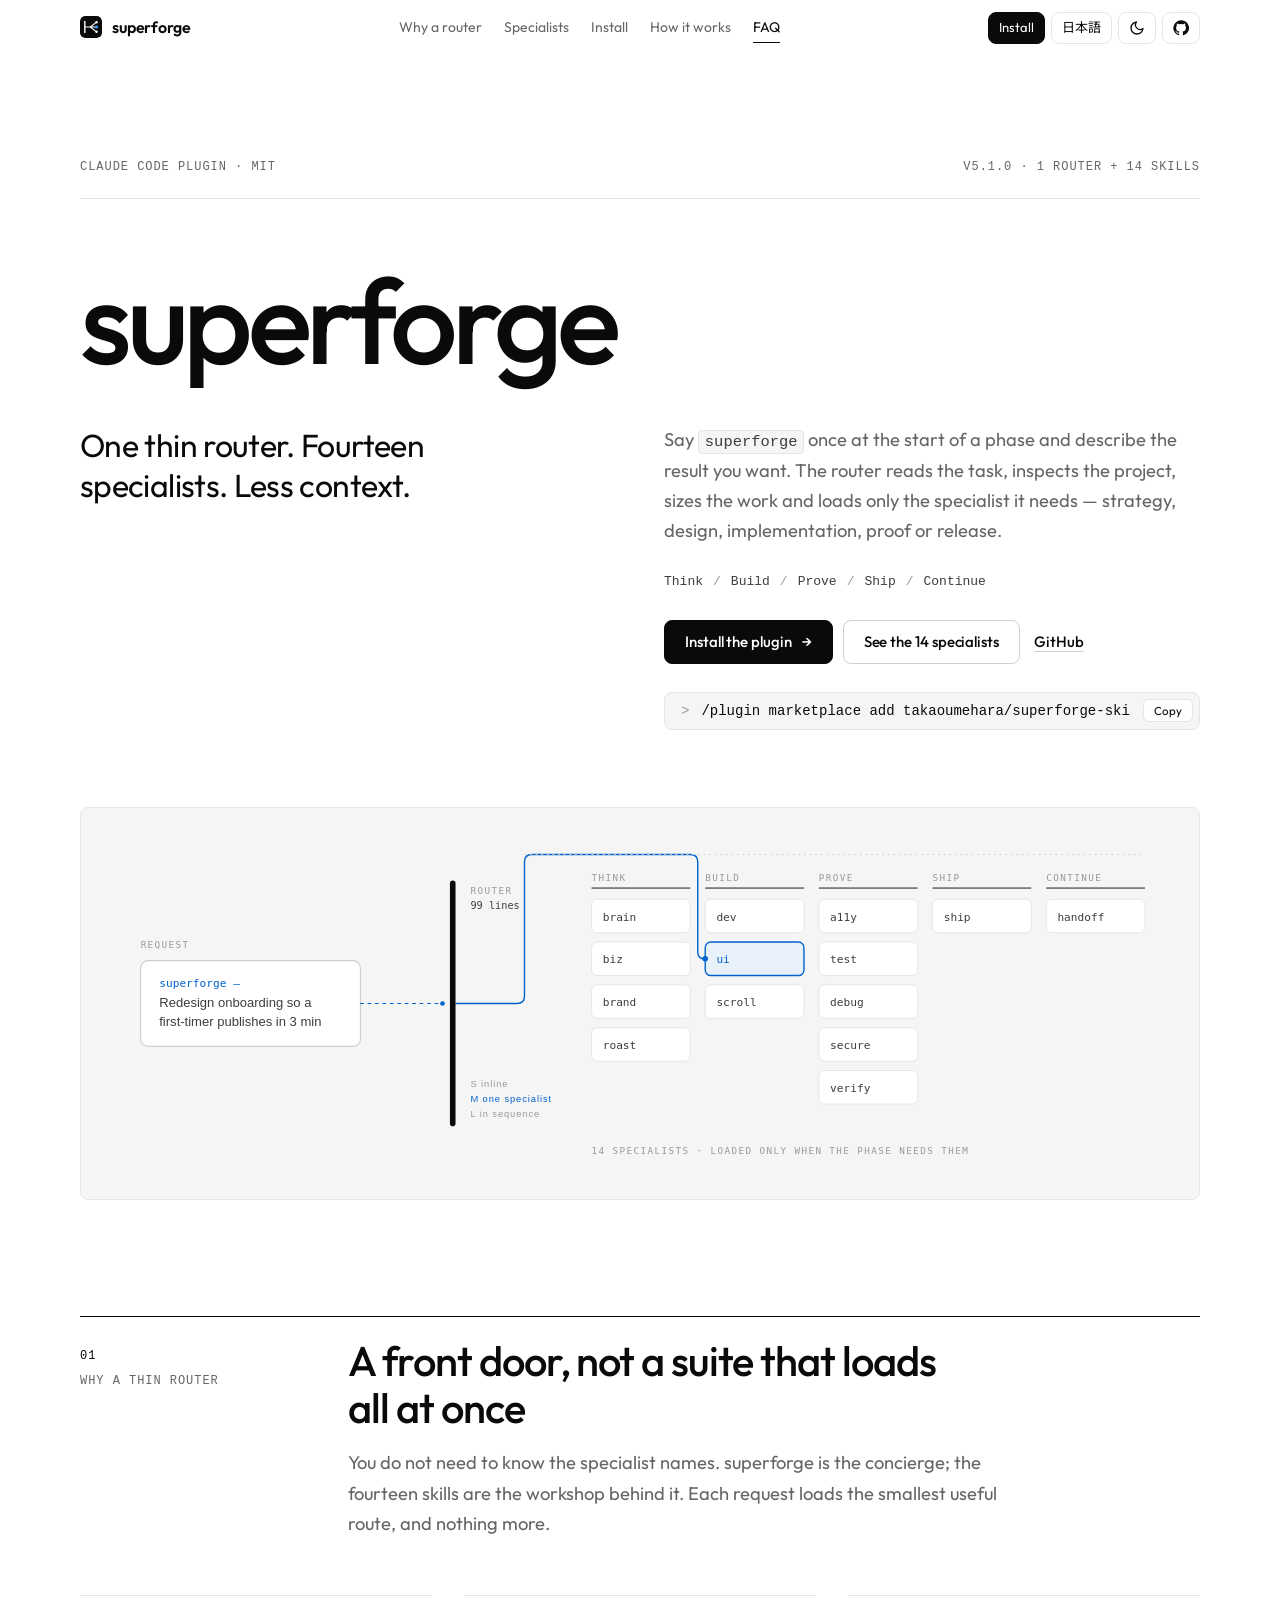
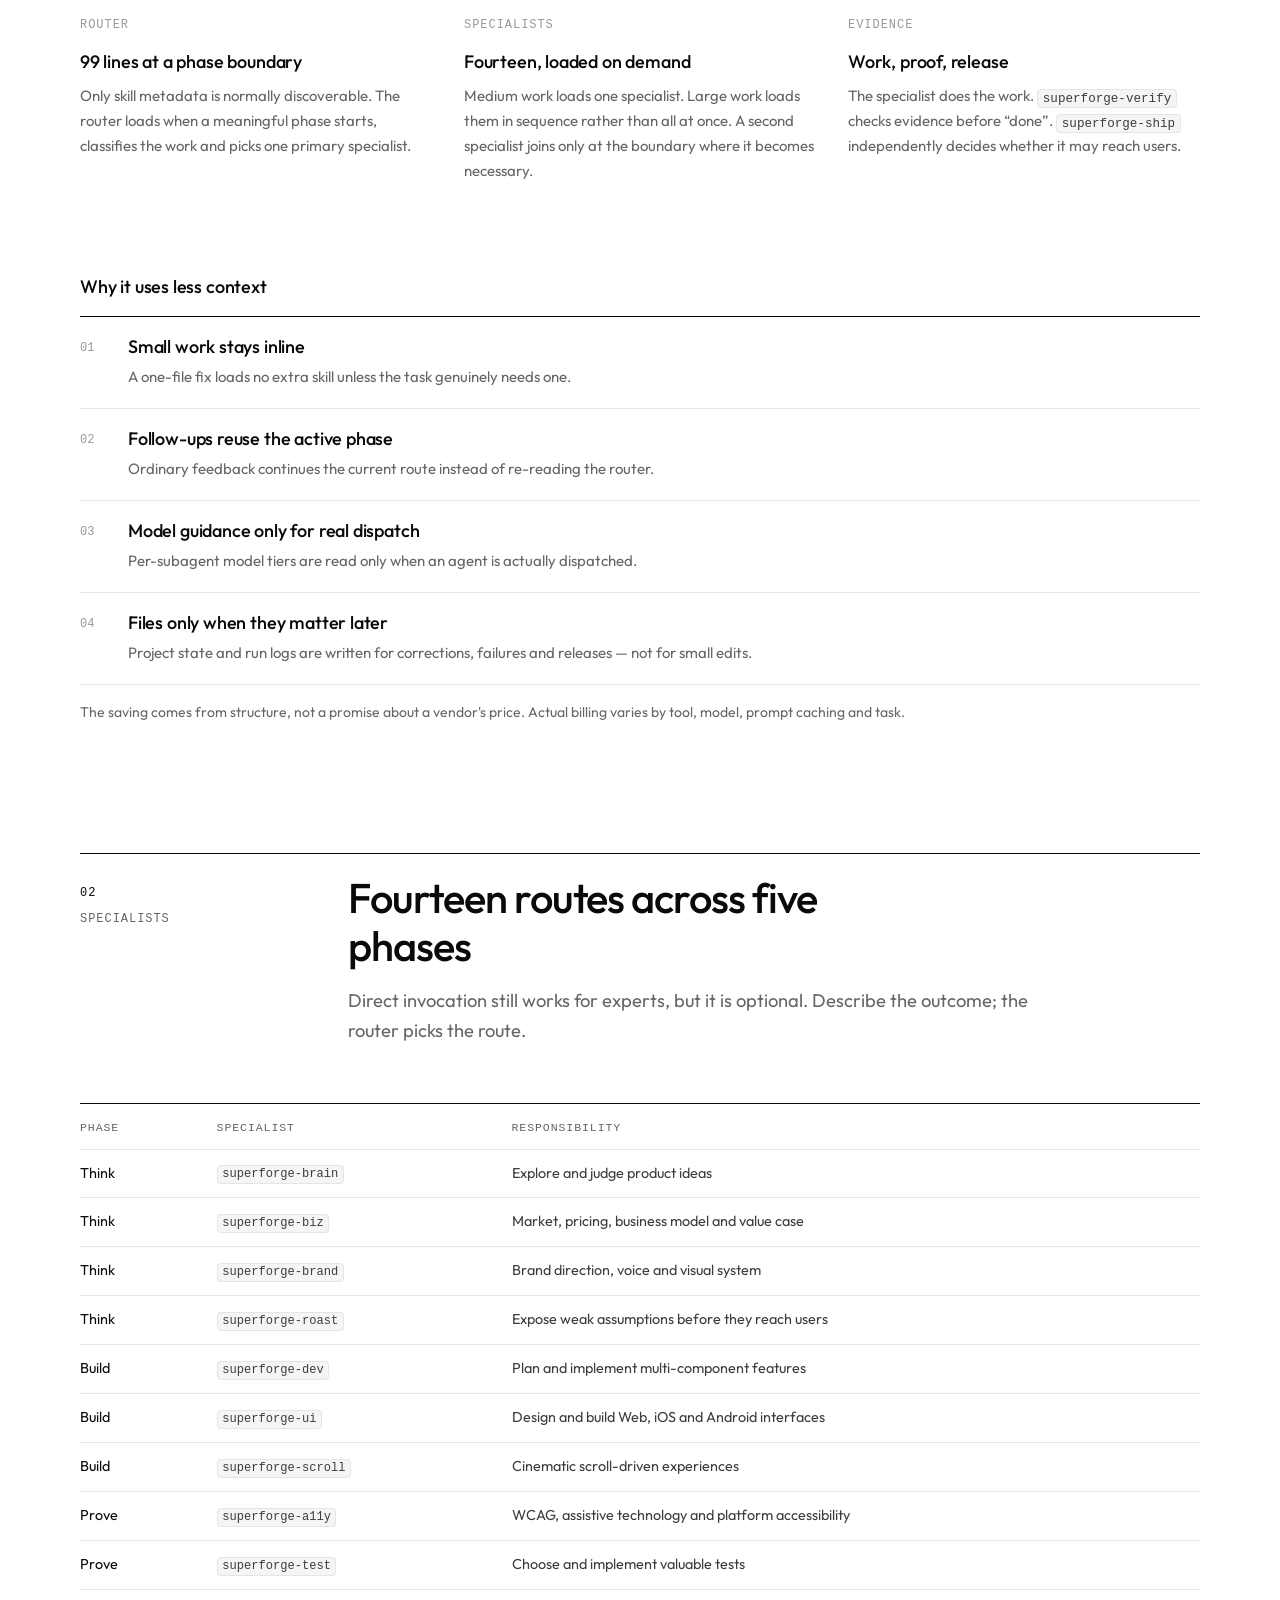
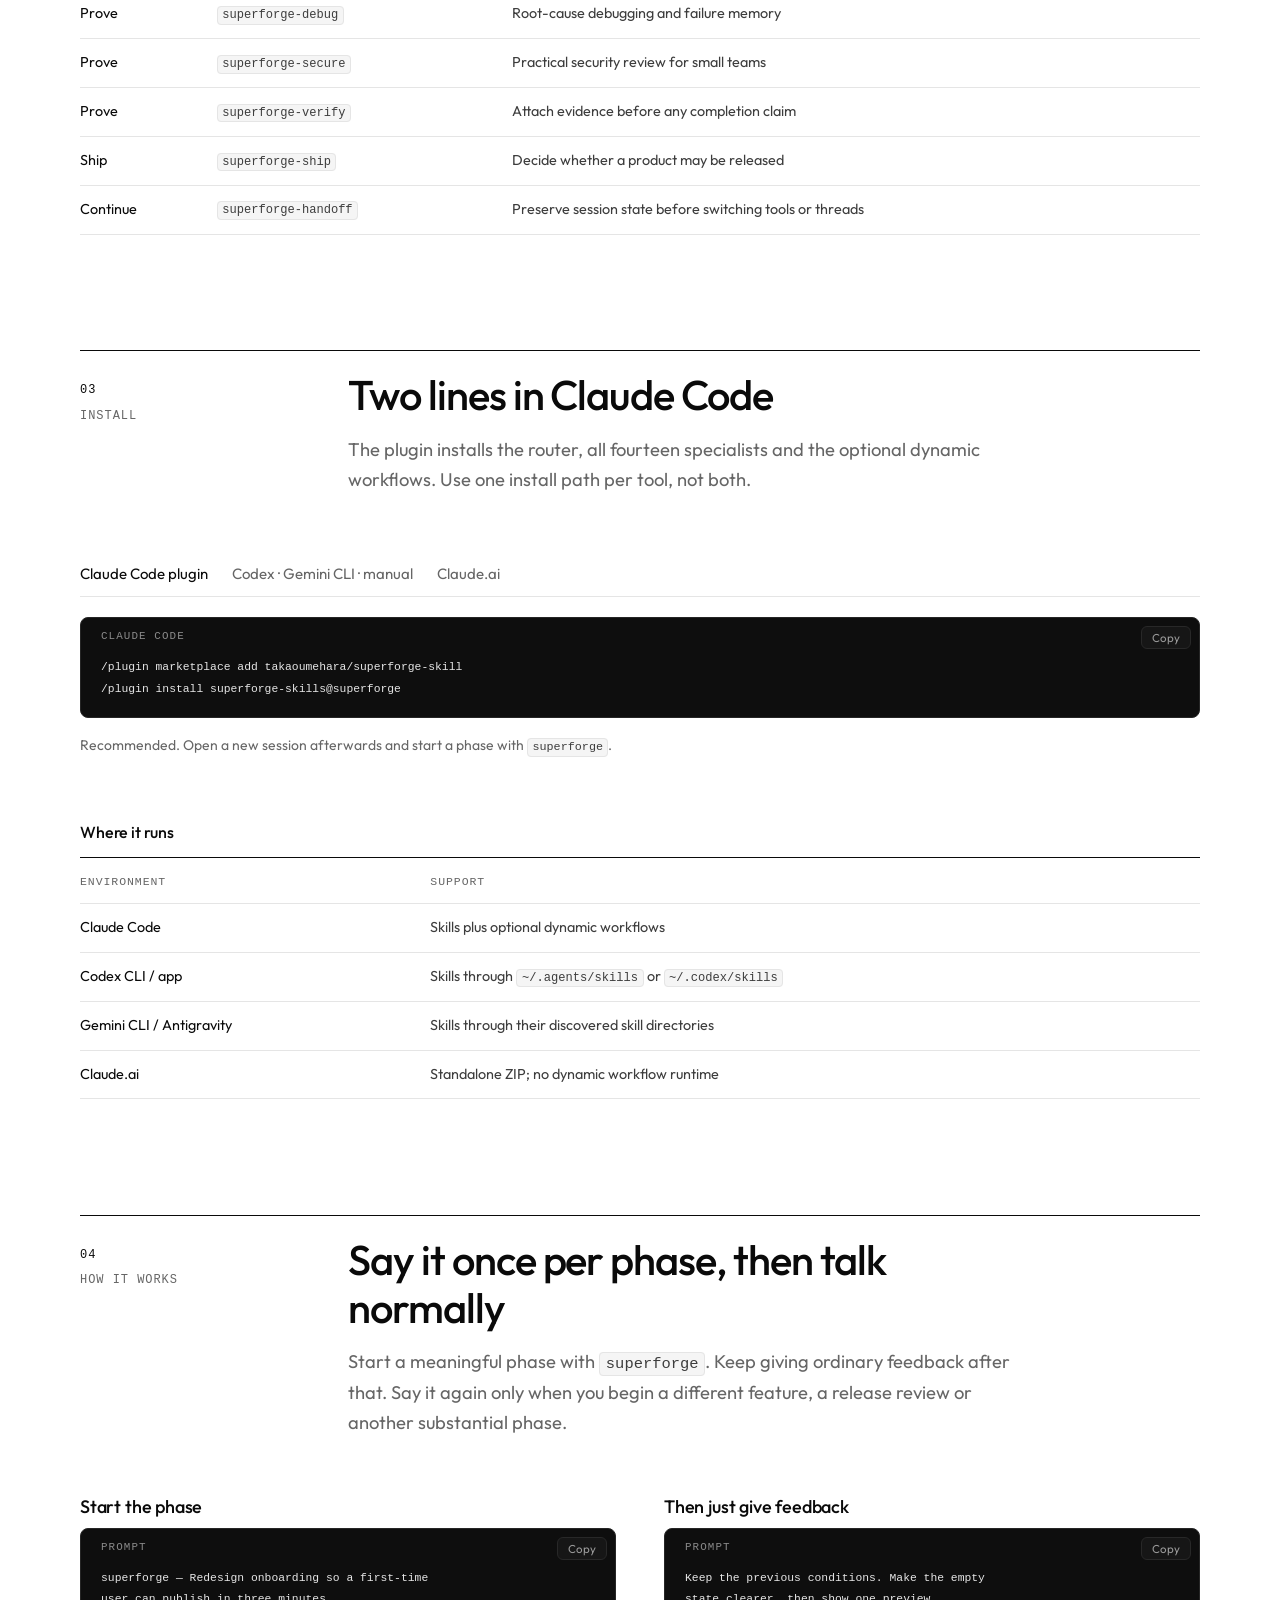
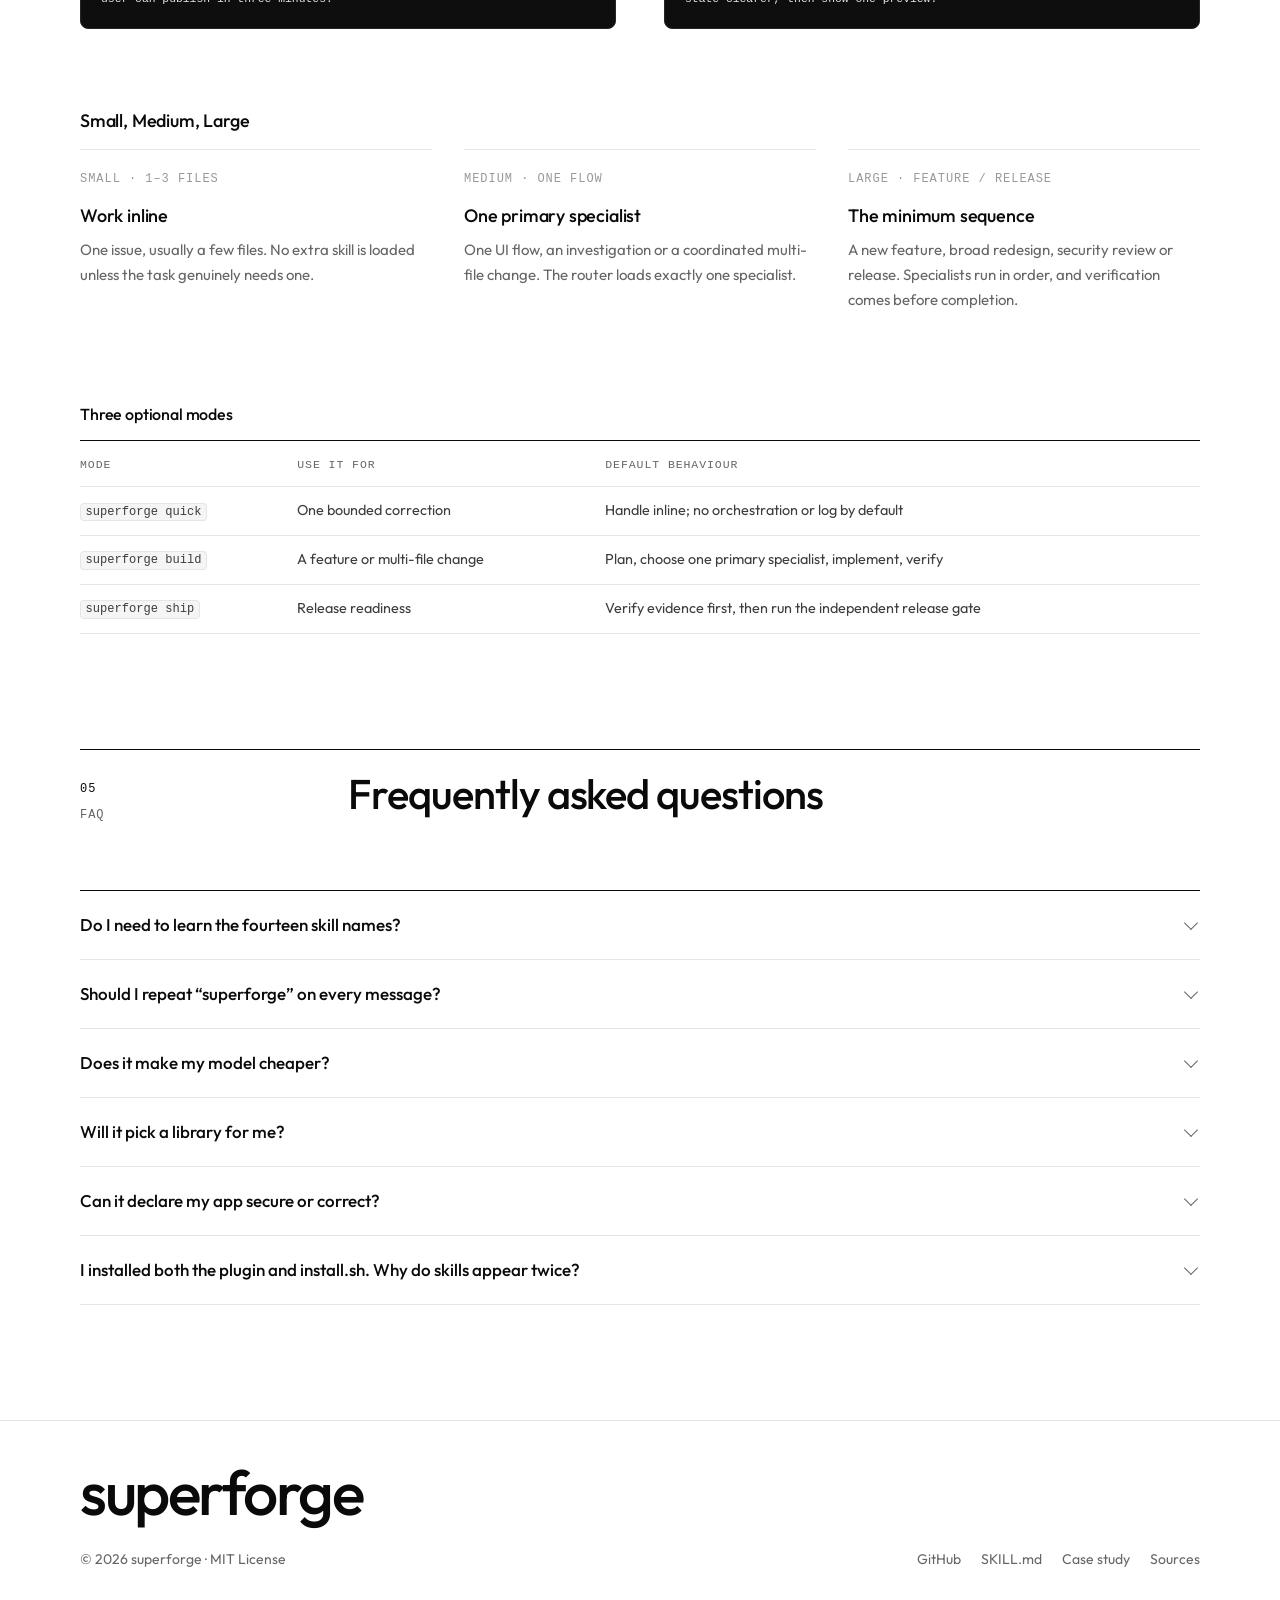
==== site/index.html @ fa0340e9 "Add editorial docs site (GitHub Pages) Static site under site/ in the snap-pair editorial design lan" ====
<!doctype html>
<html lang="en">
<head>
  <meta charset="utf-8">
  <meta name="viewport" content="width=device-width, initial-scale=1, viewport-fit=cover">
  <title>superforge: one thin router, fourteen specialists</title>
  <meta name="description" data-i18n-key="meta.description" content="superforge is a Claude Code plugin: one 99-line router reads your task, sizes it, and loads only the specialist it needs from fourteen skills for strategy, design, implementation, proof and release.">
  <meta name="theme-color" content="#ffffff" media="(prefers-color-scheme: light)">
  <meta name="theme-color" content="#0a0a0a" media="(prefers-color-scheme: dark)">
  <meta name="color-scheme" content="light dark">
  <link rel="icon" href="assets/favicon.svg" type="image/svg+xml">
  <link rel="canonical" href="https://takaoumehara.github.io/superforge-skill/">
  <meta property="og:type" content="website">
  <meta property="og:site_name" content="superforge">
  <meta property="og:title" content="superforge: one thin router, fourteen specialists">
  <meta property="og:description" content="One thin router. Fourteen specialists. Less context. A Claude Code plugin that loads only the skill the current phase needs.">
  <meta property="og:url" content="https://takaoumehara.github.io/superforge-skill/">
  <meta property="og:image" content="https://takaoumehara.github.io/superforge-skill/assets/img/hero.svg">
  <meta name="twitter:card" content="summary_large_image">
  <link rel="preconnect" href="https://fonts.googleapis.com">
  <link rel="preconnect" href="https://fonts.gstatic.com" crossorigin>
  <link rel="stylesheet" href="https://fonts.googleapis.com/css2?family=Outfit:wght@400;500;600&amp;family=Noto+Sans+JP:wght@400;500;700&amp;display=swap">
  <link rel="stylesheet" href="assets/style.css">
  <style>
    /* Page-level tweaks: long install commands and brand names must not widen the hero grid or push the nav tools off-screen. */
    .hero-grid > div, .grid > *, .demo-teaser > * { min-width: 0; }
    p code, li code, td code, summary code, details code { white-space: normal; overflow-wrap: anywhere; }
    .install-line { max-width: 100% !important; }
    .install-line span { min-width: 0; }
    .install-line .prompt, .install-line [data-copy] { flex: none !important; }
    @media (max-width: 519px) {
      .brand { flex-shrink: 1; min-width: 0; }
      .brand span { overflow: hidden; text-overflow: ellipsis; }
    }
  </style>
  <script src="assets/boot.js" data-loader></script>
</head>
<body data-title-key="meta.title">
  <div class="loader" aria-hidden="true">
    <div class="loader-mark"><span class="loader-word">superforge</span><span class="loader-rule"></span></div>
  </div>
  <a class="skip-link" href="#main" data-i18n="ui.skip">Skip to content</a>

  <header class="nav">
    <div class="container">
      <a class="brand" href="./" aria-label="superforge home">
        <img src="assets/favicon.svg" alt="" width="22" height="22">
        <span>superforge</span>
      </a>
      <ul class="nav-links">
        <li><a href="#what" data-i18n="nav.what">Why a router</a></li>
        <li><a href="#specialists" data-i18n="nav.specialists">Specialists</a></li>
        <li><a href="#install" data-i18n="nav.install">Install</a></li>
        <li><a href="#how" data-i18n="nav.how">How it works</a></li>
        <li><a href="#faq">FAQ</a></li>
      </ul>
      <div class="nav-tools">
        <a class="icon-btn nav-demo" href="#install" data-i18n="nav.cta">Install</a>
        <button class="icon-btn" type="button" data-lang-toggle aria-label="日本語に切り替え" lang="ja"><span class="lang-long">日本語</span><span class="lang-short" aria-hidden="true">JA</span></button>
        <button class="icon-btn" type="button" data-theme-toggle aria-label="Toggle theme"></button>
        <a class="icon-btn" href="https://github.com/takaoumehara/superforge-skill" aria-label="GitHub repository" title="GitHub">
          <svg viewBox="0 0 24 24" fill="currentColor" aria-hidden="true"><path d="M12 .5a11.5 11.5 0 0 0-3.64 22.41c.58.1.79-.25.79-.56v-2c-3.2.7-3.88-1.37-3.88-1.37-.52-1.33-1.28-1.69-1.28-1.69-1.05-.72.08-.7.08-.7 1.16.08 1.77 1.19 1.77 1.19 1.03 1.77 2.7 1.26 3.36.96.1-.75.4-1.26.73-1.55-2.55-.29-5.24-1.28-5.24-5.69 0-1.26.45-2.29 1.19-3.1-.12-.29-.52-1.46.11-3.05 0 0 .97-.31 3.17 1.18a11 11 0 0 1 5.77 0c2.2-1.49 3.17-1.18 3.17-1.18.63 1.59.23 2.76.11 3.05.74.81 1.19 1.84 1.19 3.1 0 4.42-2.7 5.4-5.26 5.68.41.36.78 1.06.78 2.14v3.17c0 .31.21.67.8.56A11.5 11.5 0 0 0 12 .5z"/></svg>
        </a>
        <button class="icon-btn menu-btn" type="button" data-menu-toggle aria-expanded="false" aria-controls="mobile-menu" aria-label="Menu">
          <svg viewBox="0 0 24 24" fill="none" stroke="currentColor" stroke-width="1.5" stroke-linecap="round" aria-hidden="true"><path d="M4 8h16M4 16h16"/></svg>
        </button>
      </div>
    </div>
  </header>
  <nav class="mobile-menu" id="mobile-menu" aria-label="Sections">
    <a href="#what" data-i18n="nav.what">Why a router</a>
    <a href="#specialists" data-i18n="nav.specialists">Specialists</a>
    <a href="#install" data-i18n="nav.install">Install</a>
    <a href="#how" data-i18n="nav.how">How it works</a>
    <a href="#faq">FAQ</a>
  </nav>

  <main id="main">
    <!-- ================= HERO ================= -->
    <section class="hero">
      <div class="container">
        <div class="hero-meta">
          <span class="eyebrow" data-i18n="hero.eyebrow">Claude Code plugin · MIT</span>
          <span>v5.1.0 · 1 router + 14 skills</span>
        </div>
        <h1>superforge</h1>
        <div class="hero-grid">
          <p class="tagline" data-i18n="hero.tagline">One thin router. Fourteen specialists. Less context.</p>
          <div>
            <p class="lead" data-i18n="hero.lead">Say <code>superforge</code> once at the start of a phase and describe the result you want. The router reads the task, inspects the project, sizes the work and loads only the specialist it needs — strategy, design, implementation, proof or release.</p>
            <ul class="meta-list" aria-label="Phases">
              <li>Think</li><li>Build</li><li>Prove</li><li>Ship</li><li>Continue</li>
            </ul>
            <div class="cta">
              <a class="btn btn-primary" href="#install"><span data-i18n="hero.ctaStart">Install the plugin</span><span class="arr" aria-hidden="true">→</span></a>
              <a class="btn btn-ghost" href="#specialists" data-i18n="hero.ctaSpecialists">See the 14 specialists</a>
              <a class="btn btn-link" href="https://github.com/takaoumehara/superforge-skill">GitHub</a>
            </div>
            <div class="install-line" style="max-width:520px">
              <span class="prompt">&gt;</span><span id="hero-cmd">/plugin marketplace add takaoumehara/superforge-skill</span>
              <span data-copy="hero-cmd" style="flex:0"></span>
            </div>
          </div>
        </div>
        <figure class="hero-art">
          <img class="diagram" src="assets/img/hero.svg" width="1200" height="420" alt="A request enters a thin router, which sizes it and routes to one specialist out of fourteen arranged in five phases: Think, Build, Prove, Ship and Continue." data-i18n-attr="alt:hero.alt">
        </figure>
      </div>
    </section>

    <!-- ================= WHAT / WHY ================= -->
    <section id="what">
      <div class="container">
        <div class="section-head" data-reveal>
          <p class="sec-label"><span class="sec-num">01</span><span class="eyebrow" data-i18n="what.eyebrow">Why a thin router</span></p>
          <div>
            <h2 data-i18n="what.title">A front door, not a suite that loads all at once</h2>
            <p class="lead" data-i18n="what.lead">You do not need to know the specialist names. superforge is the concierge; the fourteen skills are the workshop behind it. Each request loads the smallest useful route, and nothing more.</p>
          </div>
        </div>
        <div class="cols cols-3" data-reveal>
          <article class="col">
            <span class="col-k">Router</span>
            <h3 data-i18n="what.c1Title">99 lines at a phase boundary</h3>
            <p data-i18n="what.c1Body">Only skill metadata is normally discoverable. The router loads when a meaningful phase starts, classifies the work and picks one primary specialist.</p>
          </article>
          <article class="col">
            <span class="col-k">Specialists</span>
            <h3 data-i18n="what.c2Title">Fourteen, loaded on demand</h3>
            <p data-i18n="what.c2Body">Medium work loads one specialist. Large work loads them in sequence rather than all at once. A second specialist joins only at the boundary where it becomes necessary.</p>
          </article>
          <article class="col">
            <span class="col-k">Evidence</span>
            <h3 data-i18n="what.c3Title">Work, proof, release</h3>
            <p data-i18n="what.c3Body">The specialist does the work. <code>superforge-verify</code> checks evidence before “done”. <code>superforge-ship</code> independently decides whether it may reach users.</p>
          </article>
        </div>

        <h3 class="sub-head" data-i18n="what.whyTitle">Why it uses less context</h3>
        <ul class="paths" data-reveal>
          <li><span class="num">01</span><div><h3 data-i18n="what.w1Title">Small work stays inline</h3><p data-i18n="what.w1Body">A one-file fix loads no extra skill unless the task genuinely needs one.</p></div></li>
          <li><span class="num">02</span><div><h3 data-i18n="what.w2Title">Follow-ups reuse the active phase</h3><p data-i18n="what.w2Body">Ordinary feedback continues the current route instead of re-reading the router.</p></div></li>
          <li><span class="num">03</span><div><h3 data-i18n="what.w3Title">Model guidance only for real dispatch</h3><p data-i18n="what.w3Body">Per-subagent model tiers are read only when an agent is actually dispatched.</p></div></li>
          <li><span class="num">04</span><div><h3 data-i18n="what.w4Title">Files only when they matter later</h3><p data-i18n="what.w4Body">Project state and run logs are written for corrections, failures and releases — not for small edits.</p></div></li>
        </ul>
        <p class="muted small" style="margin-top:16px" data-i18n="what.note">The saving comes from structure, not a promise about a vendor's price. Actual billing varies by tool, model, prompt caching and task.</p>
      </div>
    </section>

    <!-- ================= SPECIALISTS ================= -->
    <section id="specialists">
      <div class="container">
        <div class="section-head" data-reveal>
          <p class="sec-label"><span class="sec-num">02</span><span class="eyebrow" data-i18n="sp.eyebrow">Specialists</span></p>
          <div>
            <h2 data-i18n="sp.title">Fourteen routes across five phases</h2>
            <p class="lead" data-i18n="sp.lead">Direct invocation still works for experts, but it is optional. Describe the outcome; the router picks the route.</p>
          </div>
        </div>
        <div class="table-wrap" data-reveal><table>
          <thead><tr><th data-i18n="sp.thPhase">Phase</th><th data-i18n="sp.thSkill">Specialist</th><th data-i18n="sp.thRole">Responsibility</th></tr></thead>
          <tbody>
            <tr><td data-i18n="sp.think">Think</td><td><code>superforge-brain</code></td><td data-i18n="sp.brain">Explore and judge product ideas</td></tr>
            <tr><td data-i18n="sp.think">Think</td><td><code>superforge-biz</code></td><td data-i18n="sp.biz">Market, pricing, business model and value case</td></tr>
            <tr><td data-i18n="sp.think">Think</td><td><code>superforge-brand</code></td><td data-i18n="sp.brand">Brand direction, voice and visual system</td></tr>
            <tr><td data-i18n="sp.think">Think</td><td><code>superforge-roast</code></td><td data-i18n="sp.roast">Expose weak assumptions before they reach users</td></tr>
            <tr><td data-i18n="sp.build">Build</td><td><code>superforge-dev</code></td><td data-i18n="sp.dev">Plan and implement multi-component features</td></tr>
            <tr><td data-i18n="sp.build">Build</td><td><code>superforge-ui</code></td><td data-i18n="sp.ui">Design and build Web, iOS and Android interfaces</td></tr>
            <tr><td data-i18n="sp.build">Build</td><td><code>superforge-scroll</code></td><td data-i18n="sp.scroll">Cinematic scroll-driven experiences</td></tr>
            <tr><td data-i18n="sp.prove">Prove</td><td><code>superforge-a11y</code></td><td data-i18n="sp.a11y">WCAG, assistive technology and platform accessibility</td></tr>
            <tr><td data-i18n="sp.prove">Prove</td><td><code>superforge-test</code></td><td data-i18n="sp.test">Choose and implement valuable tests</td></tr>
            <tr><td data-i18n="sp.prove">Prove</td><td><code>superforge-debug</code></td><td data-i18n="sp.debug">Root-cause debugging and failure memory</td></tr>
            <tr><td data-i18n="sp.prove">Prove</td><td><code>superforge-secure</code></td><td data-i18n="sp.secure">Practical security review for small teams</td></tr>
            <tr><td data-i18n="sp.prove">Prove</td><td><code>superforge-verify</code></td><td data-i18n="sp.verify">Attach evidence before any completion claim</td></tr>
            <tr><td data-i18n="sp.ship">Ship</td><td><code>superforge-ship</code></td><td data-i18n="sp.shipRole">Decide whether a product may be released</td></tr>
            <tr><td data-i18n="sp.continue">Continue</td><td><code>superforge-handoff</code></td><td data-i18n="sp.handoff">Preserve session state before switching tools or threads</td></tr>
          </tbody>
        </table></div>
      </div>
    </section>

    <!-- ================= INSTALL ================= -->
    <section id="install">
      <div class="container">
        <div class="section-head" data-reveal>
          <p class="sec-label"><span class="sec-num">03</span><span class="eyebrow" data-i18n="in.eyebrow">Install</span></p>
          <div>
            <h2 data-i18n="in.title">Two lines in Claude Code</h2>
            <p class="lead" data-i18n="in.lead">The plugin installs the router, all fourteen specialists and the optional dynamic workflows. Use one install path per tool, not both.</p>
          </div>
        </div>
        <div class="tabs" data-reveal>
          <div class="tablist" role="tablist" aria-label="Install method">
            <button role="tab" id="in-plugin" data-key="plugin" aria-controls="in-plugin-p" aria-selected="true" data-i18n="in.tabPlugin">Claude Code plugin</button>
            <button role="tab" id="in-script" data-key="script" aria-controls="in-script-p" aria-selected="false" data-i18n="in.tabScript">Codex · Gemini CLI · manual</button>
            <button role="tab" id="in-web" data-key="web" aria-controls="in-web-p" aria-selected="false">Claude.ai</button>
          </div>
          <div class="tabpanel" role="tabpanel" id="in-plugin-p" aria-labelledby="in-plugin">
            <div class="code"><span class="lang">claude code</span><pre><code>/plugin marketplace add takaoumehara/superforge-skill
/plugin install superforge-skills@superforge</code></pre></div>
            <p class="muted small" data-i18n="in.pluginNote">Recommended. Open a new session afterwards and start a phase with <code>superforge</code>.</p>
          </div>
          <div class="tabpanel" role="tabpanel" id="in-script-p" aria-labelledby="in-script" hidden>
            <div class="code"><span class="lang">bash</span><pre><code>git clone https://github.com/takaoumehara/superforge-skill.git
cd superforge-skill
./install.sh            # --dry-run to preview, --update to refresh</code></pre></div>
            <p class="muted small" data-i18n="in.scriptNote">Links every skill into the tool directories already on the machine, including <code>~/.agents/skills</code> and <code>~/.codex/skills</code>. On Windows use <code>.\install.ps1</code>.</p>
          </div>
          <div class="tabpanel" role="tabpanel" id="in-web-p" aria-labelledby="in-web" hidden>
            <div class="code"><span class="lang">bash</span><pre><code>python3 scripts/package_skills.py --claude-web
# upload dist/superforge-claude-web.zip in Customize → Skills</code></pre></div>
            <p class="muted small" data-i18n="in.webNote">One ZIP holds the router and all fourteen guides. Dynamic workflows are not available in the browser; the bundle uses the prose fallback.</p>
          </div>
        </div>

        <h3 class="sub-head tbl-title" data-i18n="in.compatTitle">Where it runs</h3>
        <div class="table-wrap"><table>
          <thead><tr><th data-i18n="in.thEnv">Environment</th><th data-i18n="in.thSupport">Support</th></tr></thead>
          <tbody>
            <tr><td>Claude Code</td><td data-i18n="in.cc">Skills plus optional dynamic workflows</td></tr>
            <tr><td>Codex CLI / app</td><td data-i18n="in.codex">Skills through <code>~/.agents/skills</code> or <code>~/.codex/skills</code></td></tr>
            <tr><td>Gemini CLI / Antigravity</td><td data-i18n="in.gemini">Skills through their discovered skill directories</td></tr>
            <tr><td>Claude.ai</td><td data-i18n="in.web">Standalone ZIP; no dynamic workflow runtime</td></tr>
          </tbody>
        </table></div>
      </div>
    </section>

    <!-- ================= HOW IT WORKS ================= -->
    <section id="how">
      <div class="container">
        <div class="section-head" data-reveal>
          <p class="sec-label"><span class="sec-num">04</span><span class="eyebrow" data-i18n="how.eyebrow">How it works</span></p>
          <div>
            <h2 data-i18n="how.title">Say it once per phase, then talk normally</h2>
            <p class="lead" data-i18n="how.lead">Start a meaningful phase with <code>superforge</code>. Keep giving ordinary feedback after that. Say it again only when you begin a different feature, a release review or another substantial phase.</p>
          </div>
        </div>
        <div class="grid grid-2" data-reveal>
          <div>
            <h3 data-i18n="how.startTitle">Start the phase</h3>
            <div class="code"><span class="lang">prompt</span><pre><code>superforge — Redesign onboarding so a first-time
user can publish in three minutes.</code></pre></div>
          </div>
          <div>
            <h3 data-i18n="how.followTitle">Then just give feedback</h3>
            <div class="code"><span class="lang">prompt</span><pre><code>Keep the previous conditions. Make the empty
state clearer, then show one preview.</code></pre></div>
          </div>
        </div>

        <h3 class="sub-head" data-i18n="how.sizeTitle">Small, Medium, Large</h3>
        <div class="cols cols-3" data-reveal>
          <article class="col">
            <span class="col-k">Small · 1–3 files</span>
            <h3 data-i18n="how.sTitle">Work inline</h3>
            <p data-i18n="how.sBody">One issue, usually a few files. No extra skill is loaded unless the task genuinely needs one.</p>
          </article>
          <article class="col">
            <span class="col-k">Medium · one flow</span>
            <h3 data-i18n="how.mTitle">One primary specialist</h3>
            <p data-i18n="how.mBody">One UI flow, an investigation or a coordinated multi-file change. The router loads exactly one specialist.</p>
          </article>
          <article class="col">
            <span class="col-k">Large · feature / release</span>
            <h3 data-i18n="how.lTitle">The minimum sequence</h3>
            <p data-i18n="how.lBody">A new feature, broad redesign, security review or release. Specialists run in order, and verification comes before completion.</p>
          </article>
        </div>

        <h3 class="sub-head tbl-title" data-i18n="how.modesTitle">Three optional modes</h3>
        <div class="table-wrap"><table>
          <thead><tr><th data-i18n="how.thMode">Mode</th><th data-i18n="how.thUse">Use it for</th><th data-i18n="how.thDefault">Default behaviour</th></tr></thead>
          <tbody>
            <tr><td><code>superforge quick</code></td><td data-i18n="how.qUse">One bounded correction</td><td data-i18n="how.qDo">Handle inline; no orchestration or log by default</td></tr>
            <tr><td><code>superforge build</code></td><td data-i18n="how.bUse">A feature or multi-file change</td><td data-i18n="how.bDo">Plan, choose one primary specialist, implement, verify</td></tr>
            <tr><td><code>superforge ship</code></td><td data-i18n="how.shUse">Release readiness</td><td data-i18n="how.shDo">Verify evidence first, then run the independent release gate</td></tr>
          </tbody>
        </table></div>
      </div>
    </section>

    <!-- ================= FAQ ================= -->
    <section id="faq">
      <div class="container">
        <div class="section-head" data-reveal>
          <p class="sec-label"><span class="sec-num">05</span><span class="eyebrow">FAQ</span></p>
          <div>
            <h2 data-i18n="faq.title">Frequently asked questions</h2>
          </div>
        </div>
        <div class="faq-list" data-reveal>
        <details class="faq"><summary data-i18n="faq.q1">Do I need to learn the fourteen skill names?</summary><div data-i18n="faq.a1">No. Say <code>superforge</code> and describe the outcome. The router chooses the specialist. Calling a specialist directly still works if you prefer.</div></details>
        <details class="faq"><summary data-i18n="faq.q2">Should I repeat “superforge” on every message?</summary><div data-i18n="faq.a2">No. Once per phase is enough. Follow-up feedback reuses the active phase. Start it again for a different feature, a release review or another substantial phase.</div></details>
        <details class="faq"><summary data-i18n="faq.q3">Does it make my model cheaper?</summary><div data-i18n="faq.a3">It does not change the price of the active model. It loads less context per request and assigns an appropriate model tier when it dispatches subagents. Actual billing depends on your tool, model, caching and task.</div></details>
        <details class="faq"><summary data-i18n="faq.q4">Will it pick a library for me?</summary><div data-i18n="faq.a4">In a substantial UI phase where the technique is still open, it checks your existing stack, scans current options from official sources once, explains the choice and implements it. If the native platform is the better answer, it adds no dependency.</div></details>
        <details class="faq"><summary data-i18n="faq.q5">Can it declare my app secure or correct?</summary><div data-i18n="faq.a5">No. It makes routing and evidence requirements explicit. Results are still limited by the available tools, credentials, source material and human decisions.</div></details>
        <details class="faq"><summary data-i18n="faq.q6">I installed both the plugin and install.sh. Why do skills appear twice?</summary><div data-i18n="faq.a6">The installer also links into <code>~/.claude/skills</code> when it exists. Use one path for Claude Code — the plugin is recommended.</div></details>
        </div>
      </div>
    </section>
  </main>

  <footer>
    <div class="container">
      <div class="foot-word" aria-hidden="true">superforge</div>
      <div class="foot-row">
        <span>© <span id="year">2026</span> superforge · <span data-i18n="footer.license">MIT License</span></span>
        <span class="foot-links">
          <a href="https://github.com/takaoumehara/superforge-skill">GitHub</a>
          <a href="https://github.com/takaoumehara/superforge-skill/blob/main/skills/superforge/SKILL.md">SKILL.md</a>
          <a href="https://github.com/takaoumehara/superforge-skill/blob/main/PORTFOLIO_CASE_STUDY.md" data-i18n="footer.case">Case study</a>
          <a href="https://github.com/takaoumehara/superforge-skill/blob/main/SOURCES.md" data-i18n="footer.sources">Sources</a>
        </span>
      </div>
    </div>
  </footer>

  <script src="assets/i18n.js"></script>
  <script src="assets/app.js"></script>
</body>
</html>
---- site/assets/style.css ----
/* superforge docs: editorial, monochrome, one accent. No frameworks. */

:root {
  --font: "Outfit", -apple-system, BlinkMacSystemFont, "Segoe UI", "Helvetica Neue", Arial,
    "Hiragino Sans", "Hiragino Kaku Gothic ProN", "Noto Sans JP", "Yu Gothic", Meiryo, sans-serif;
  --font-ja: -apple-system, BlinkMacSystemFont, "Hiragino Sans", "Hiragino Kaku Gothic ProN", "Noto Sans JP", "Yu Gothic", Meiryo, sans-serif;
  --mono: ui-monospace, SFMono-Regular, "SF Mono", Menlo, Consolas, "Liberation Mono", monospace;

  --bg: #ffffff;
  --bg-soft: #f5f5f5;
  --surface: #ffffff;
  --border: #e5e5e5;
  --border-strong: #cfcfcf;
  --text: #0a0a0a;
  --text-2: #3d3d3d;
  --muted: #666666;
  --faint: #999999;
  --accent: #0062cc;
  --accent-hover: #004fa6;
  --accent-soft: #e8f0fa;
  --accent-text: #0062cc;
  --on-accent: #ffffff;
  --ok: #1a7f37;
  --code-bg: #0e0e0e;
  --code-text: #e6e6e6;
  --code-dim: #8a8a8a;
  --code-line: #262626;
  --shadow: 0 1px 0 rgb(0 0 0 / 0.02);

  --radius: 8px;
  --radius-sm: 4px;
  --nav-h: 56px;
  --max: 1120px;
  --gutter: clamp(20px, 4vw, 40px);
  --ease: cubic-bezier(.16, 1, .3, 1);
  color-scheme: light;
}

@media (prefers-color-scheme: dark) {
  :root:not([data-theme="light"]) {
    --bg: #0a0a0a;
    --bg-soft: #141414;
    --surface: #111111;
    --border: #262626;
    --border-strong: #3a3a3a;
    --text: #f2f2f2;
    --text-2: #d4d4d4;
    --muted: #a3a3a3;
    --faint: #6b6b6b;
    --accent: #3b9cff;
    --accent-hover: #6cb4ff;
    --accent-soft: #0f1f33;
    --accent-text: #6cb4ff;
    --on-accent: #050505;
    --ok: #3fb950;
    --code-bg: #141414;
    --code-line: #262626;
    color-scheme: dark;
  }
}

:root[data-theme="dark"] {
  --bg: #0a0a0a;
  --bg-soft: #141414;
  --surface: #111111;
  --border: #262626;
  --border-strong: #3a3a3a;
  --text: #f2f2f2;
  --text-2: #d4d4d4;
  --muted: #a3a3a3;
  --faint: #6b6b6b;
  --accent: #3b9cff;
  --accent-hover: #6cb4ff;
  --accent-soft: #0f1f33;
  --accent-text: #6cb4ff;
  --on-accent: #050505;
  --ok: #3fb950;
  --code-bg: #141414;
  --code-line: #262626;
  color-scheme: dark;
}

*, *::before, *::after { box-sizing: border-box; }

html {
  scroll-behavior: smooth;
  scroll-padding-top: calc(var(--nav-h) + 24px);
  -webkit-text-size-adjust: 100%;
}

body {
  margin: 0;
  font-family: var(--font);
  font-size: 16px;
  font-weight: 400;
  line-height: 1.65;
  color: var(--text);
  background: var(--bg);
  -webkit-font-smoothing: antialiased;
  -moz-osx-font-smoothing: grayscale;
  text-rendering: optimizeLegibility;
  transition: background-color .3s var(--ease), color .3s var(--ease);
}
:lang(ja) body, body:lang(ja) { line-height: 1.8; }
:lang(ja) .lead, :lang(ja) p { font-feature-settings: "palt" 1; }

img { max-width: 100%; height: auto; display: block; }
::selection { background: var(--accent); color: var(--on-accent); }

a {
  color: var(--text);
  text-decoration: underline;
  text-decoration-color: var(--border-strong);
  text-decoration-thickness: 1px;
  text-underline-offset: 3px;
  transition: text-decoration-color .2s var(--ease), color .2s var(--ease);
}
a:hover { text-decoration-color: currentColor; }
:focus-visible { outline: 2px solid var(--accent); outline-offset: 3px; border-radius: var(--radius-sm); }

h1, h2, h3 { margin: 0 0 .5em; color: var(--text); }
h1 { font-weight: 600; }
h2 {
  font-size: clamp(1.75rem, 1.25rem + 1.9vw, 2.6rem);
  font-weight: 500; line-height: 1.15; letter-spacing: -0.025em;
  max-width: 22ch;
}
:lang(ja) h2 { letter-spacing: 0; line-height: 1.35; max-width: 26em; }
h3 { font-size: 1.125rem; font-weight: 500; line-height: 1.35; letter-spacing: -0.01em; }
p { margin: 0 0 1em; }
b, strong { font-weight: 600; }

code, kbd, pre { font-family: var(--mono); font-size: .875em; }
:not(pre) > code {
  background: var(--bg-soft);
  color: var(--text-2);
  padding: .12em .38em;
  border-radius: var(--radius-sm);
  border: 1px solid var(--border);
  white-space: nowrap;
  font-size: .84em;
}
h2 code { font-size: .78em; font-weight: 400; background: none; border: 0; padding: 0; color: inherit; }

.skip-link {
  position: absolute; left: -999px; top: 8px; z-index: 100;
  background: var(--text); color: var(--bg); padding: 8px 12px; border-radius: var(--radius);
}
.skip-link:focus { left: 8px; }

.container { width: 100%; max-width: calc(var(--max) + var(--gutter) * 2); margin: 0 auto; padding: 0 var(--gutter); }
.muted { color: var(--muted); }
.small { font-size: .875rem; }
.mono { font-family: var(--mono); }

/* ---------- Loader ---------- */
.loader { display: none; }
html.is-loading .loader {
  position: fixed; inset: 0; z-index: 200;
  display: grid; place-items: center;
  background: var(--bg);
  animation: loader-out .32s var(--ease) .68s forwards;
}
.loader-mark { display: grid; justify-items: start; gap: 14px; }
.loader-word {
  font-size: 1.05rem; font-weight: 500; letter-spacing: -0.01em; color: var(--text);
  opacity: 0; animation: loader-fade .45s var(--ease) .05s forwards;
}
.loader-rule {
  display: block; width: 168px; height: 1px; background: var(--text);
  transform: scaleX(0); transform-origin: left center;
  animation: loader-draw .6s var(--ease) .08s forwards;
}
html.is-loading main, html.is-loading .nav {
  animation: page-in .7s var(--ease) .7s both;
}
@keyframes loader-fade { to { opacity: 1; } }
@keyframes loader-draw { to { transform: scaleX(1); } }
@keyframes loader-out { to { opacity: 0; visibility: hidden; } }
@keyframes page-in { from { opacity: 0; transform: translateY(6px); } to { opacity: 1; transform: none; } }

/* Scroll reveal (only when JS opts in and motion is allowed) */
html.js-reveal [data-reveal] {
  transition: opacity .8s var(--ease), transform .8s var(--ease);
}
html.js-reveal [data-reveal]:not(.is-in) { opacity: 0; transform: translateY(14px); }

/* ---------- Nav ---------- */
.nav {
  position: sticky; top: 0; z-index: 50;
  height: var(--nav-h);
  background: var(--bg);
  border-bottom: 1px solid transparent;
  transition: border-color .3s var(--ease), background-color .3s var(--ease);
}
.nav.is-scrolled, .nav.is-static { border-bottom-color: var(--border); }
.nav .container { display: flex; align-items: center; gap: 24px; height: 100%; }
.brand {
  display: flex; align-items: center; gap: 10px; flex-shrink: 0; white-space: nowrap;
  font-weight: 600; font-size: 1rem; letter-spacing: -0.01em; color: var(--text); text-decoration: none;
}
.brand img { width: 22px; height: 22px; flex-shrink: 0; border-radius: 5px; }
.brand .ver { font-family: var(--mono); font-size: .72rem; font-weight: 400; color: var(--faint); letter-spacing: 0; }
.nav-links { display: none; gap: 2px; margin: 0 auto; list-style: none; padding: 0; }
.nav-links a {
  position: relative; display: block; padding: 6px 10px;
  color: var(--muted); text-decoration: none; font-size: .875rem; font-weight: 400;
  transition: color .2s var(--ease);
}
.nav-links a::after {
  content: ""; position: absolute; left: 10px; right: 10px; bottom: 2px; height: 1px;
  background: currentColor; transform: scaleX(0); transform-origin: left; transition: transform .35s var(--ease);
}
.nav-links a:hover, .nav-links a.active { color: var(--text); }
.nav-links a:hover::after, .nav-links a.active::after { transform: scaleX(1); }
.nav-tools { display: flex; align-items: center; gap: 6px; margin-left: auto; }
.icon-btn {
  display: inline-flex; align-items: center; justify-content: center; gap: 6px;
  height: 32px; min-width: 32px; padding: 0 10px;
  border: 1px solid var(--border); border-radius: var(--radius);
  background: transparent; color: var(--text);
  font: inherit; font-size: .8125rem; font-weight: 400; cursor: pointer; text-decoration: none;
  white-space: nowrap; flex-shrink: 0;
  transition: border-color .2s var(--ease), background-color .2s var(--ease);
}
.icon-btn:hover { border-color: var(--border-strong); background: var(--bg-soft); }
.icon-btn svg { width: 16px; height: 16px; }
.icon-btn.nav-demo { background: var(--text); color: var(--bg); border-color: var(--text); }
.icon-btn.nav-demo:hover { opacity: .85; background: var(--text); }
.menu-btn { display: inline-flex; }
.lang-short { display: none; }
@media (max-width: 519px) {
  .nav .container { gap: 10px; }
  .nav-demo, .lang-long { display: none; }
  .lang-short { display: inline; }
}
@media (min-width: 1000px) {
  .nav-links { display: flex; }
  .menu-btn { display: none; }
  .nav-tools { margin-left: 0; }
}
.mobile-menu {
  display: none; position: fixed; inset: var(--nav-h) 0 auto 0; z-index: 49;
  background: var(--bg); border-bottom: 1px solid var(--border);
  padding: 8px var(--gutter) 20px;
}
.mobile-menu.open { display: block; }
.mobile-menu a {
  display: block; padding: 12px 0; color: var(--text); text-decoration: none;
  border-bottom: 1px solid var(--border); font-size: 1.05rem;
}
.mobile-menu a:last-child { border-bottom: 0; }

/* ---------- Sections ---------- */
section { padding: clamp(72px, 9vw, 128px) 0 0; }
main > section:last-child { padding-bottom: clamp(72px, 9vw, 128px); }

.section-head {
  display: grid; gap: 16px 48px;
  border-top: 1px solid var(--text);
  padding-top: 20px;
  margin-bottom: clamp(36px, 4.5vw, 56px);
}
.sec-label {
  display: flex; align-items: baseline; gap: 14px; margin: 0;
  font-family: var(--mono); font-size: .75rem; letter-spacing: .08em; text-transform: uppercase; color: var(--muted);
}
.sec-num { color: var(--text); }
.section-head h2 { margin-bottom: 16px; }
.section-head .lead:last-child { margin-bottom: 0; }
@media (min-width: 860px) {
  .section-head { grid-template-columns: 220px 1fr; }
  .sec-label { flex-direction: column; gap: 6px; padding-top: 10px; }
}

.eyebrow {
  display: inline-block; font-family: var(--mono); font-size: .75rem; font-weight: 400;
  letter-spacing: .08em; text-transform: uppercase; color: var(--muted); margin-bottom: 10px;
}
.sec-label .eyebrow { margin: 0; }
.lead { font-size: clamp(1.02rem, .95rem + .3vw, 1.15rem); color: var(--muted); max-width: 680px; line-height: 1.65; }
.sub-head { margin: clamp(48px, 5vw, 64px) 0 16px; }
.sub-head:first-child { margin-top: 0; }

/* ---------- Hero ---------- */
.hero { padding: clamp(56px, 8vw, 112px) 0 0; }
.hero-meta {
  display: flex; flex-wrap: wrap; justify-content: space-between; gap: 8px 24px;
  font-family: var(--mono); font-size: .75rem; letter-spacing: .08em; text-transform: uppercase; color: var(--muted);
  padding-bottom: 20px; border-bottom: 1px solid var(--border); margin-bottom: clamp(32px, 5vw, 64px);
}
.hero-meta .eyebrow { margin: 0; }
.hero h1 {
  font-size: clamp(3.2rem, 1.6rem + 7.5vw, 7.5rem);
  font-weight: 500; letter-spacing: -0.045em; line-height: .95;
  margin: 0 0 clamp(28px, 4vw, 48px);
}
.hero-grid { display: grid; gap: 24px 48px; }
.hero .tagline {
  font-size: clamp(1.4rem, 1.1rem + 1.2vw, 2rem); font-weight: 400; line-height: 1.25; letter-spacing: -0.02em;
  color: var(--text); margin: 0; max-width: 18ch;
}
:lang(ja) .hero .tagline { letter-spacing: 0; line-height: 1.5; max-width: 16em; }
.hero .lead { margin-bottom: 24px; }
.meta-list {
  display: flex; flex-wrap: wrap; gap: 4px 0; margin: 0 0 28px; padding: 0; list-style: none;
  font-family: var(--mono); font-size: .8125rem; color: var(--text-2);
}
.meta-list li + li::before { content: "/"; color: var(--faint); margin: 0 10px; }
.cta { display: flex; flex-wrap: wrap; gap: 10px; align-items: center; }
.hero-art { margin: clamp(48px, 6vw, 80px) 0 0; }
@media (min-width: 900px) {
  .hero-grid { grid-template-columns: 1fr 1fr; align-items: start; }
}

/* ---------- Buttons ---------- */
.btn {
  display: inline-flex; align-items: center; justify-content: center; gap: 10px;
  height: 44px; padding: 0 20px; border-radius: var(--radius);
  font: inherit; font-weight: 500; font-size: .9375rem; letter-spacing: -0.005em;
  text-decoration: none; border: 1px solid transparent; cursor: pointer; white-space: nowrap;
  transition: background-color .2s var(--ease), border-color .2s var(--ease), color .2s var(--ease), opacity .2s var(--ease);
}
.btn .arr { display: inline-block; transition: transform .35s var(--ease); }
.btn:hover .arr { transform: translateX(3px); }
.btn-primary { background: var(--text); color: var(--bg); border-color: var(--text); }
.btn-primary:hover { opacity: .86; color: var(--bg); }
.btn-accent { background: var(--accent); color: var(--on-accent); border-color: var(--accent); }
.btn-accent:hover { background: var(--accent-hover); border-color: var(--accent-hover); color: var(--on-accent); }
.btn-ghost { background: transparent; color: var(--text); border-color: var(--border-strong); }
.btn-ghost:hover { border-color: var(--text); color: var(--text); }
.btn-link {
  background: none; border: 0; padding: 0 4px; height: auto; color: var(--text);
  text-decoration: underline; text-decoration-color: var(--border-strong); text-underline-offset: 4px;
}
.btn-link:hover { text-decoration-color: currentColor; }

.install-line {
  display: flex; align-items: center; gap: 12px; margin-top: 28px;
  font-family: var(--mono); font-size: .875rem;
  border: 1px solid var(--border); border-radius: var(--radius); background: var(--bg-soft);
  padding: 6px 6px 6px 16px; max-width: 420px; color: var(--text);
}
.install-line span { flex: 1; overflow-x: auto; white-space: nowrap; }
.install-line .prompt { color: var(--faint); flex: 0; user-select: none; }

/* ---------- Figures (diagrams) ---------- */
.figure { margin: clamp(40px, 5vw, 64px) 0 0; }
.figure img, .hero-art img, .plate {
  width: 100%; border-radius: var(--radius); border: 1px solid var(--border); background: var(--bg-soft);
}
.figure figcaption {
  display: flex; gap: 14px; margin-top: 12px;
  font-family: var(--mono); font-size: .75rem; letter-spacing: .04em; color: var(--muted);
}
.figure figcaption .fig-no { color: var(--text); text-transform: uppercase; letter-spacing: .08em; }
/* Diagrams follow the OS colour scheme internally; invert them when the user forces the other theme. */
@media (prefers-color-scheme: light) {
  :root[data-theme="dark"] .diagram { filter: invert(1) hue-rotate(180deg); }
}
@media (prefers-color-scheme: dark) {
  :root[data-theme="light"] .diagram { filter: invert(1) hue-rotate(180deg); }
}

/* ---------- Editorial columns (replaces card grids) ---------- */
.grid { display: grid; gap: 24px; }
@media (min-width: 640px) { .grid-2 { grid-template-columns: repeat(2, 1fr); } }
@media (min-width: 860px) { .grid-2 { gap: 48px; } }

.cols { display: grid; gap: 0 32px; margin: 0; padding: 0; list-style: none; }
@media (min-width: 640px) { .cols-3, .cols-4 { grid-template-columns: repeat(2, 1fr); } }
@media (min-width: 960px) { .cols-3 { grid-template-columns: repeat(3, 1fr); } .cols-4 { grid-template-columns: repeat(4, 1fr); } }
.col {
  border-top: 1px solid var(--border); padding: 20px 0 28px;
  transition: border-color .4s var(--ease);
}
.col:hover { border-top-color: var(--text); }
.col-k {
  display: block; font-family: var(--mono); font-size: .75rem; letter-spacing: .08em; text-transform: uppercase;
  color: var(--faint); margin-bottom: 14px;
}
.col h3 { margin-bottom: 10px; }
.col p { color: var(--muted); font-size: .9375rem; }
.col p:last-child { margin-bottom: 0; }
.col .apis { display: flex; flex-wrap: wrap; gap: 6px; margin-top: 14px; }
.col .apis code { font-size: .75rem; }

/* ---------- Tabs ---------- */
.tabs { margin-top: 4px; }
.tablist {
  display: flex; gap: 24px; overflow-x: auto; scrollbar-width: none;
  border-bottom: 1px solid var(--border);
}
.tablist::-webkit-scrollbar { display: none; }
.tablist [role="tab"] {
  appearance: none; background: none; border: 0; border-bottom: 1px solid transparent;
  padding: 10px 0; margin-bottom: -1px; font: inherit; font-weight: 400; font-size: .9375rem;
  color: var(--muted); cursor: pointer; white-space: nowrap;
  transition: color .2s var(--ease), border-color .3s var(--ease);
}
.tablist [role="tab"]:hover { color: var(--text); }
.tablist [role="tab"][aria-selected="true"] { color: var(--text); border-bottom-color: var(--text); }
.tablist [role="tab"]:focus-visible { outline-offset: -2px; }
.tabpanel { padding-top: 20px; }
.tabpanel[hidden] { display: none; }
.tab-desc { display: grid; gap: 24px; }
@media (min-width: 860px) { .tab-desc { grid-template-columns: 1fr 1.3fr; gap: 48px; align-items: start; } }
.tab-desc > div > p { color: var(--text-2); }
.kv { display: grid; grid-template-columns: auto 1fr; gap: 0; margin: 20px 0 0; font-size: .9rem; border-top: 1px solid var(--border); }
.kv dt, .kv dd { padding: 10px 0; border-bottom: 1px solid var(--border); margin: 0; }
.kv dt {
  font-family: var(--mono); font-size: .72rem; letter-spacing: .08em; text-transform: uppercase;
  color: var(--faint); padding-right: 24px; padding-top: 12px;
}

/* ---------- Code ---------- */
.code {
  position: relative; margin: 0 0 16px;
  background: var(--code-bg); color: var(--code-text);
  border-radius: var(--radius); border: 1px solid var(--code-line);
}
.code pre { margin: 0; padding: 18px 20px; overflow-x: auto; line-height: 1.65; font-size: .8125rem; }
.code .lang {
  position: absolute; top: 10px; left: 20px; font-size: .68rem; letter-spacing: .1em; text-transform: uppercase;
  color: var(--code-dim); font-family: var(--mono); pointer-events: none;
}
.code .lang + pre { padding-top: 38px; }
.copy-btn {
  position: absolute; top: 8px; right: 8px;
  border: 1px solid #333; background: #1a1a1a; color: #d4d4d4;
  border-radius: 6px; padding: 3px 10px; font: 400 .72rem var(--font); cursor: pointer;
  opacity: .7; transition: opacity .2s var(--ease), border-color .2s var(--ease);
}
.code:hover .copy-btn, .copy-btn:focus-visible { opacity: 1; }
.copy-btn:hover { border-color: #555; }
.copy-btn.copied { background: #e6e6e6; border-color: #e6e6e6; color: #0a0a0a; opacity: 1; }
.install-line .copy-btn {
  position: static; opacity: 1; background: var(--bg); color: var(--text); border-color: var(--border);
}
.install-line .copy-btn:hover { border-color: var(--border-strong); }
.install-line .copy-btn.copied { background: var(--text); color: var(--bg); border-color: var(--text); }

/* ---------- Tables ---------- */
.table-wrap { overflow-x: auto; border-top: 1px solid var(--text); }
table { width: 100%; border-collapse: collapse; font-size: .9rem; }
th, td { text-align: left; padding: 12px 16px 12px 0; border-bottom: 1px solid var(--border); vertical-align: top; }
th {
  font-family: var(--mono); font-size: .72rem; font-weight: 400; letter-spacing: .08em; text-transform: uppercase;
  color: var(--muted); white-space: nowrap; padding-top: 14px;
}
td { color: var(--text-2); }
td:first-child { color: var(--text); }
td code { white-space: nowrap; }
tbody tr { transition: background-color .2s var(--ease); }
tbody tr:hover { background: var(--bg-soft); }
.api-grid { display: grid; gap: 48px 48px; margin-top: 48px; }
@media (min-width: 960px) { .api-grid { grid-template-columns: 1fr 1fr; } }
.api-grid h3, .tbl-title { font-size: 1rem; margin-bottom: 14px; }

/* ---------- Presets ---------- */
.preset-layout { display: grid; gap: 32px; align-items: start; }
@media (min-width: 900px) { .preset-layout { grid-template-columns: 1.1fr 1fr; gap: 56px; } }
.preset-list { list-style: none; margin: 0; padding: 0; border-top: 1px solid var(--text); }
.preset-row {
  appearance: none; width: 100%; display: grid; grid-template-columns: 36px 1fr auto; align-items: baseline; gap: 12px;
  padding: 16px 4px; background: none; border: 0; border-bottom: 1px solid var(--border);
  font: inherit; color: var(--muted); text-align: left; cursor: pointer;
  transition: color .2s var(--ease), background-color .2s var(--ease), padding .35s var(--ease);
}
.preset-row .pr-num { font-family: var(--mono); font-size: .75rem; color: var(--faint); }
.preset-row .pr-name { font-size: 1.125rem; font-weight: 500; color: var(--text); letter-spacing: -0.01em; }
.preset-row .pr-id { display: block; font-family: var(--mono); font-size: .72rem; color: var(--faint); font-weight: 400; letter-spacing: 0; margin-top: 2px; }
.preset-row .pr-tr { font-family: var(--mono); font-size: .75rem; color: var(--muted); text-align: right; }
.preset-row:hover { background: var(--bg-soft); padding-left: 10px; }
.preset-row[aria-pressed="true"] { padding-left: 10px; box-shadow: inset 2px 0 0 var(--accent); }
.preset-row[aria-pressed="true"] .pr-num { color: var(--accent); }
.preset-preview { margin: 0; }
@media (min-width: 900px) { .preset-preview { position: sticky; top: calc(var(--nav-h) + 24px); } }
.preset-preview figcaption { margin-top: 12px; font-size: .9rem; color: var(--muted); }

/* ---------- CLI terminal ---------- */
.paths { list-style: none; margin: 0; padding: 0; border-top: 1px solid var(--text); }
.paths li { display: grid; grid-template-columns: 36px 1fr; gap: 0 12px; padding: 18px 0; border-bottom: 1px solid var(--border); }
.paths .num { font-family: var(--mono); font-size: .75rem; color: var(--faint); padding-top: 4px; }
.paths h3 { margin-bottom: 6px; }
.paths p { margin: 0; color: var(--muted); font-size: .9375rem; }
.terminal {
  background: var(--code-bg); color: var(--code-text); border-radius: var(--radius); overflow: hidden;
  border: 1px solid var(--code-line); font-family: var(--mono); font-size: .78rem;
}
.terminal-bar {
  display: flex; justify-content: space-between; padding: 10px 16px; border-bottom: 1px solid #262626;
  font-size: .68rem; letter-spacing: .1em; text-transform: uppercase; color: var(--code-dim);
}
.terminal pre { margin: 0; padding: 18px 20px; overflow-x: auto; line-height: 1.65; }
.t-dim { color: #7a7a7a; } .t-acc { color: #8ec5ff; } .t-ok { color: #7ee2a8; } .t-sel { color: #ffffff; font-weight: 600; }

/* ---------- Demo teaser ---------- */
.demo-teaser {
  display: grid; gap: 32px; align-items: start; margin-top: clamp(48px, 5vw, 72px);
  background: var(--bg-soft); border: 1px solid var(--border); border-radius: var(--radius);
  padding: clamp(24px, 4vw, 48px);
}
@media (min-width: 860px) { .demo-teaser { grid-template-columns: 1.3fr 1fr; gap: 56px; } }
.demo-teaser h3 { font-size: clamp(1.4rem, 1.1rem + 1vw, 1.9rem); letter-spacing: -0.02em; margin-bottom: 20px; }
.steps { counter-reset: s; list-style: none; padding: 0; margin: 0 0 28px; border-top: 1px solid var(--border); }
.steps li { counter-increment: s; position: relative; padding: 12px 0 12px 44px; border-bottom: 1px solid var(--border); color: var(--text-2); }
.steps li::before {
  content: counter(s, decimal-leading-zero); position: absolute; left: 0; top: 14px;
  font-family: var(--mono); font-size: .75rem; color: var(--faint);
}
.demo-teaser .note { border-left: 1px solid var(--border-strong); padding-left: 20px; margin: 0; }

/* ---------- FAQ ---------- */
.faq-list { border-top: 1px solid var(--text); }
details.faq { border-bottom: 1px solid var(--border); }
details.faq summary {
  cursor: pointer; font-size: 1.0625rem; font-weight: 500; padding: 20px 0; list-style: none;
  display: flex; justify-content: space-between; align-items: baseline; gap: 24px;
  transition: color .2s var(--ease);
}
details.faq summary:hover { color: var(--accent-text); }
details.faq summary::-webkit-details-marker { display: none; }
details.faq summary::after {
  content: ""; flex: none; width: 10px; height: 10px; margin-right: 4px;
  border-right: 1px solid currentColor; border-bottom: 1px solid currentColor;
  transform: translateY(-3px) rotate(45deg); transition: transform .35s var(--ease); color: var(--muted);
}
details.faq[open] summary::after { transform: translateY(2px) rotate(-135deg); }
details.faq > div { padding: 0 48px 22px 0; color: var(--muted); max-width: 760px; }
@media (min-width: 860px) {
  .faq-wrap { display: grid; grid-template-columns: 220px 1fr; gap: 48px; }
}

/* ---------- Roadmap ---------- */
.roadmap { list-style: none; padding: 0; margin: 0; border-top: 1px solid var(--text); }
.roadmap li { display: grid; grid-template-columns: 96px 1fr; gap: 16px; padding: 16px 0; border-bottom: 1px solid var(--border); color: var(--text-2); }
.roadmap .state {
  font-family: var(--mono); font-size: .72rem; letter-spacing: .08em; text-transform: uppercase; padding-top: 4px;
  display: inline-flex; align-items: baseline; gap: 8px;
}
.roadmap .state::before { content: ""; width: 6px; height: 6px; border-radius: 50%; border: 1px solid currentColor; transform: translateY(-1px); }
.state.done { color: var(--text); }
.state.done::before { background: currentColor; }
.state.next { color: var(--accent-text); }
.state.later { color: var(--faint); }

/* ---------- Footer ---------- */
footer { border-top: 1px solid var(--border); padding: 40px 0 56px; color: var(--muted); font-size: .875rem; }
footer .container { display: grid; gap: 24px; }
footer .foot-word { font-size: clamp(2.2rem, 1.5rem + 3vw, 4rem); font-weight: 500; letter-spacing: -0.04em; color: var(--text); line-height: 1; }
footer .foot-row { display: flex; flex-wrap: wrap; gap: 12px 24px; justify-content: space-between; }
footer .foot-links { display: flex; flex-wrap: wrap; gap: 8px 20px; }
footer a { color: var(--muted); text-decoration: none; }
footer a:hover { color: var(--text); text-decoration: underline; }

/* ---------- Toast ---------- */
.toast {
  position: fixed; left: 50%; bottom: 24px; transform: translateX(-50%) translateY(12px);
  background: var(--text); color: var(--bg); padding: 8px 14px; border-radius: var(--radius); font-size: .85rem;
  opacity: 0; pointer-events: none; transition: opacity .3s var(--ease), transform .3s var(--ease); z-index: 80;
}
.toast.show { opacity: 1; transform: translateX(-50%) translateY(0); }

/* ---------- Reduced motion ---------- */
@media (prefers-reduced-motion: reduce) {
  html { scroll-behavior: auto; }
  *, *::before, *::after { transition: none !important; animation: none !important; }
  html.is-loading .loader { display: none; }
  html.js-reveal [data-reveal]:not(.is-in) { opacity: 1; transform: none; }
}
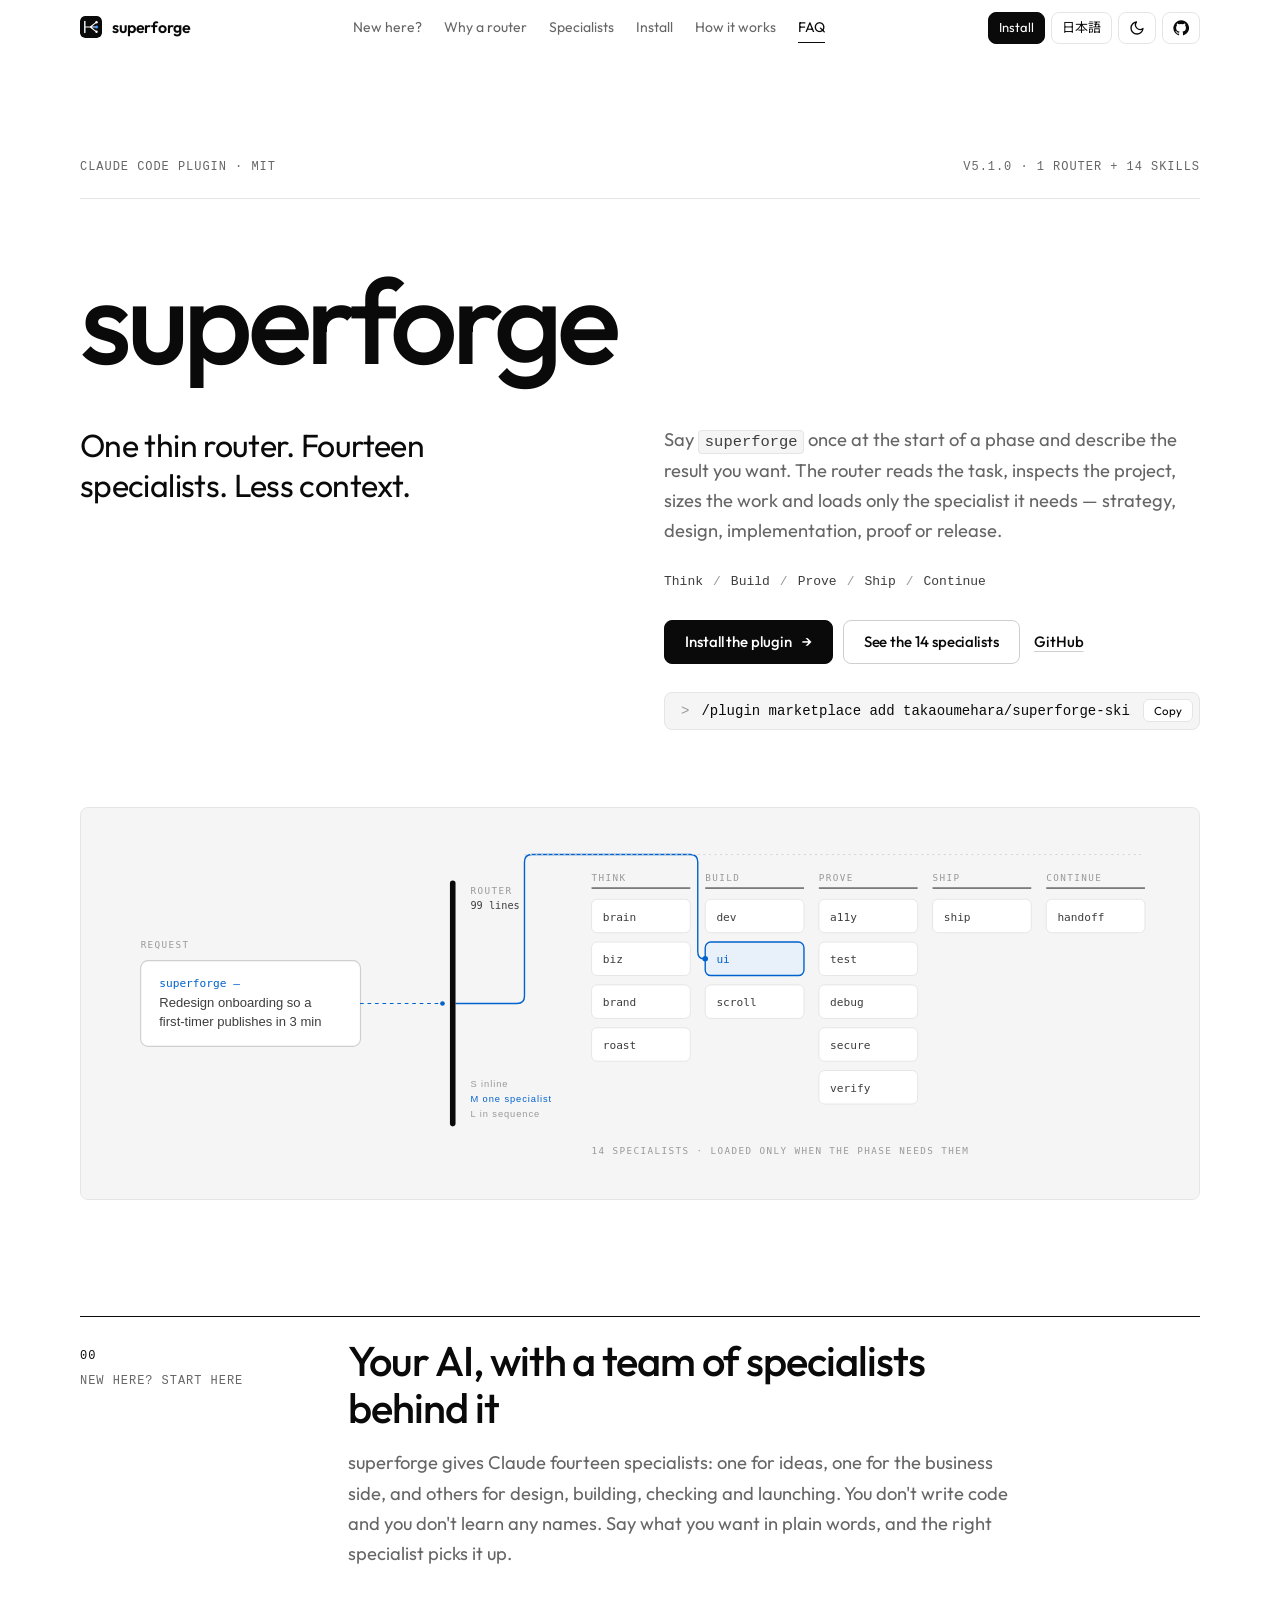
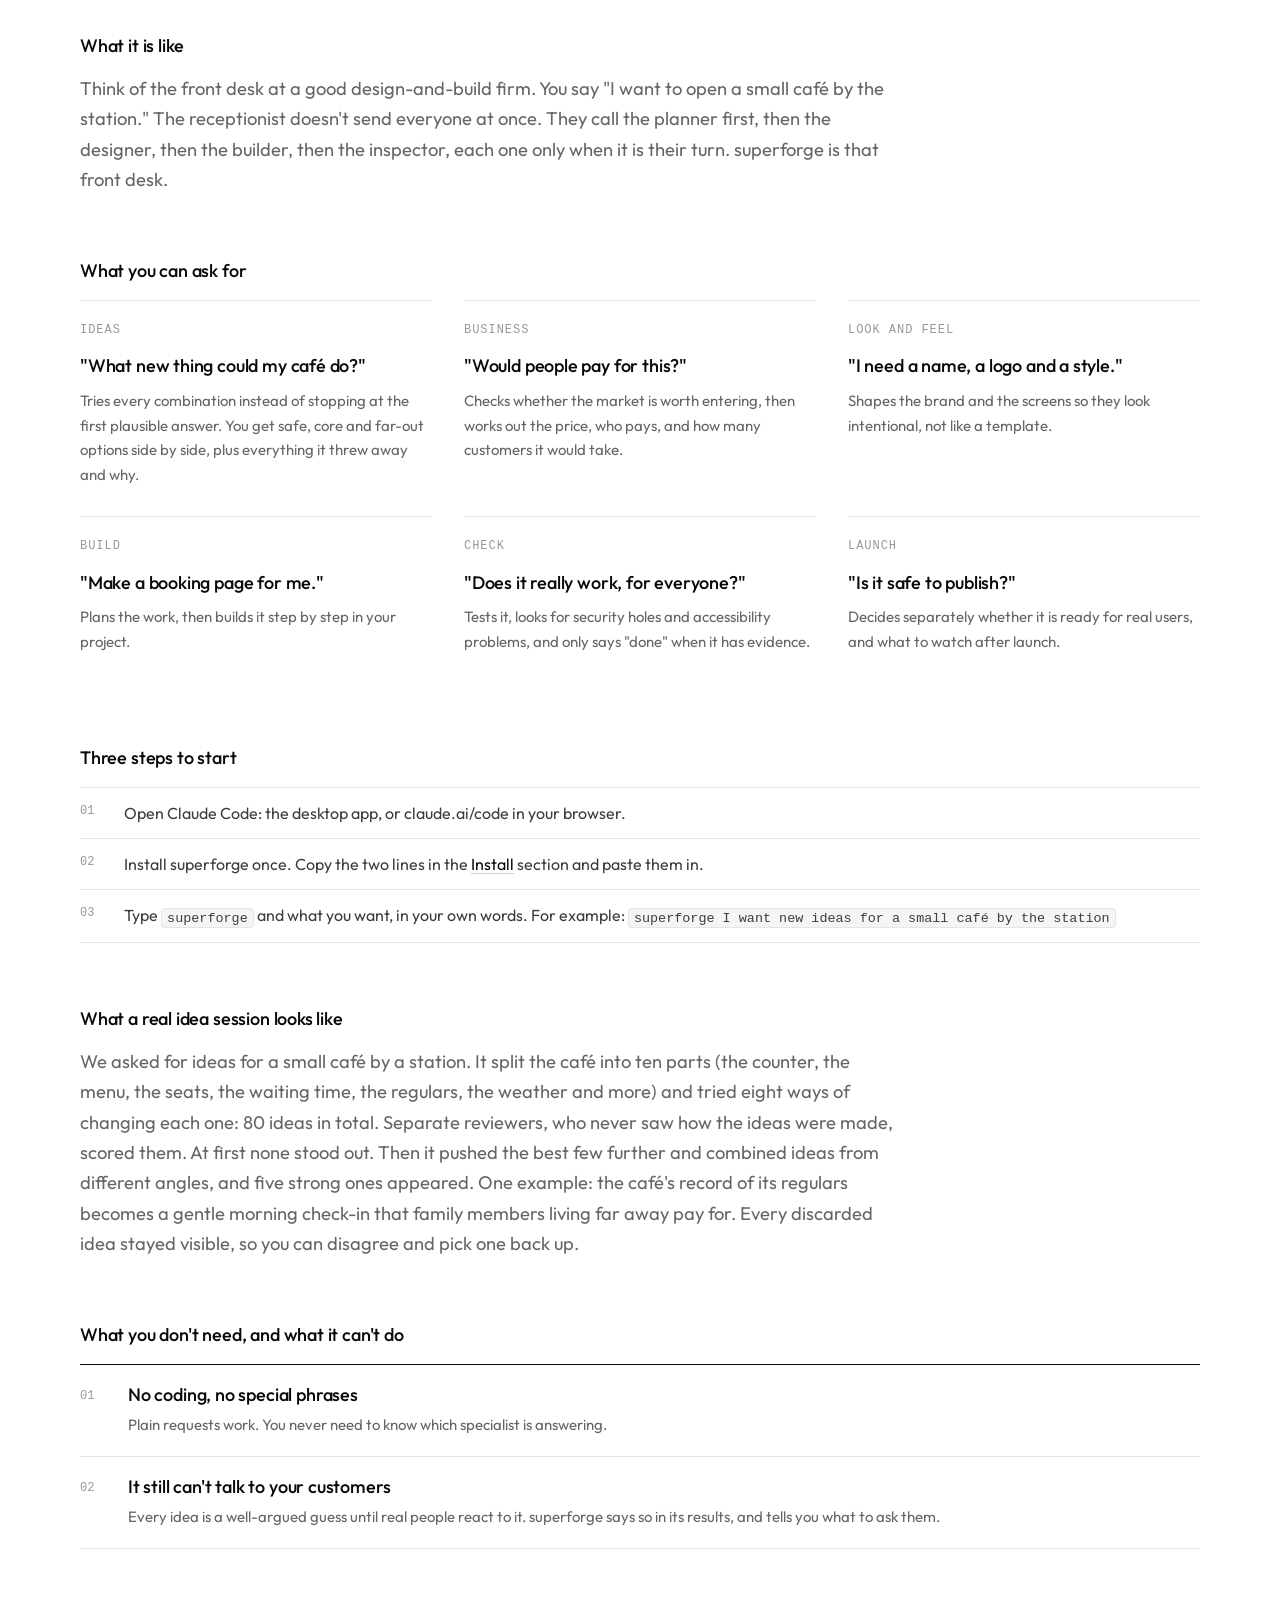
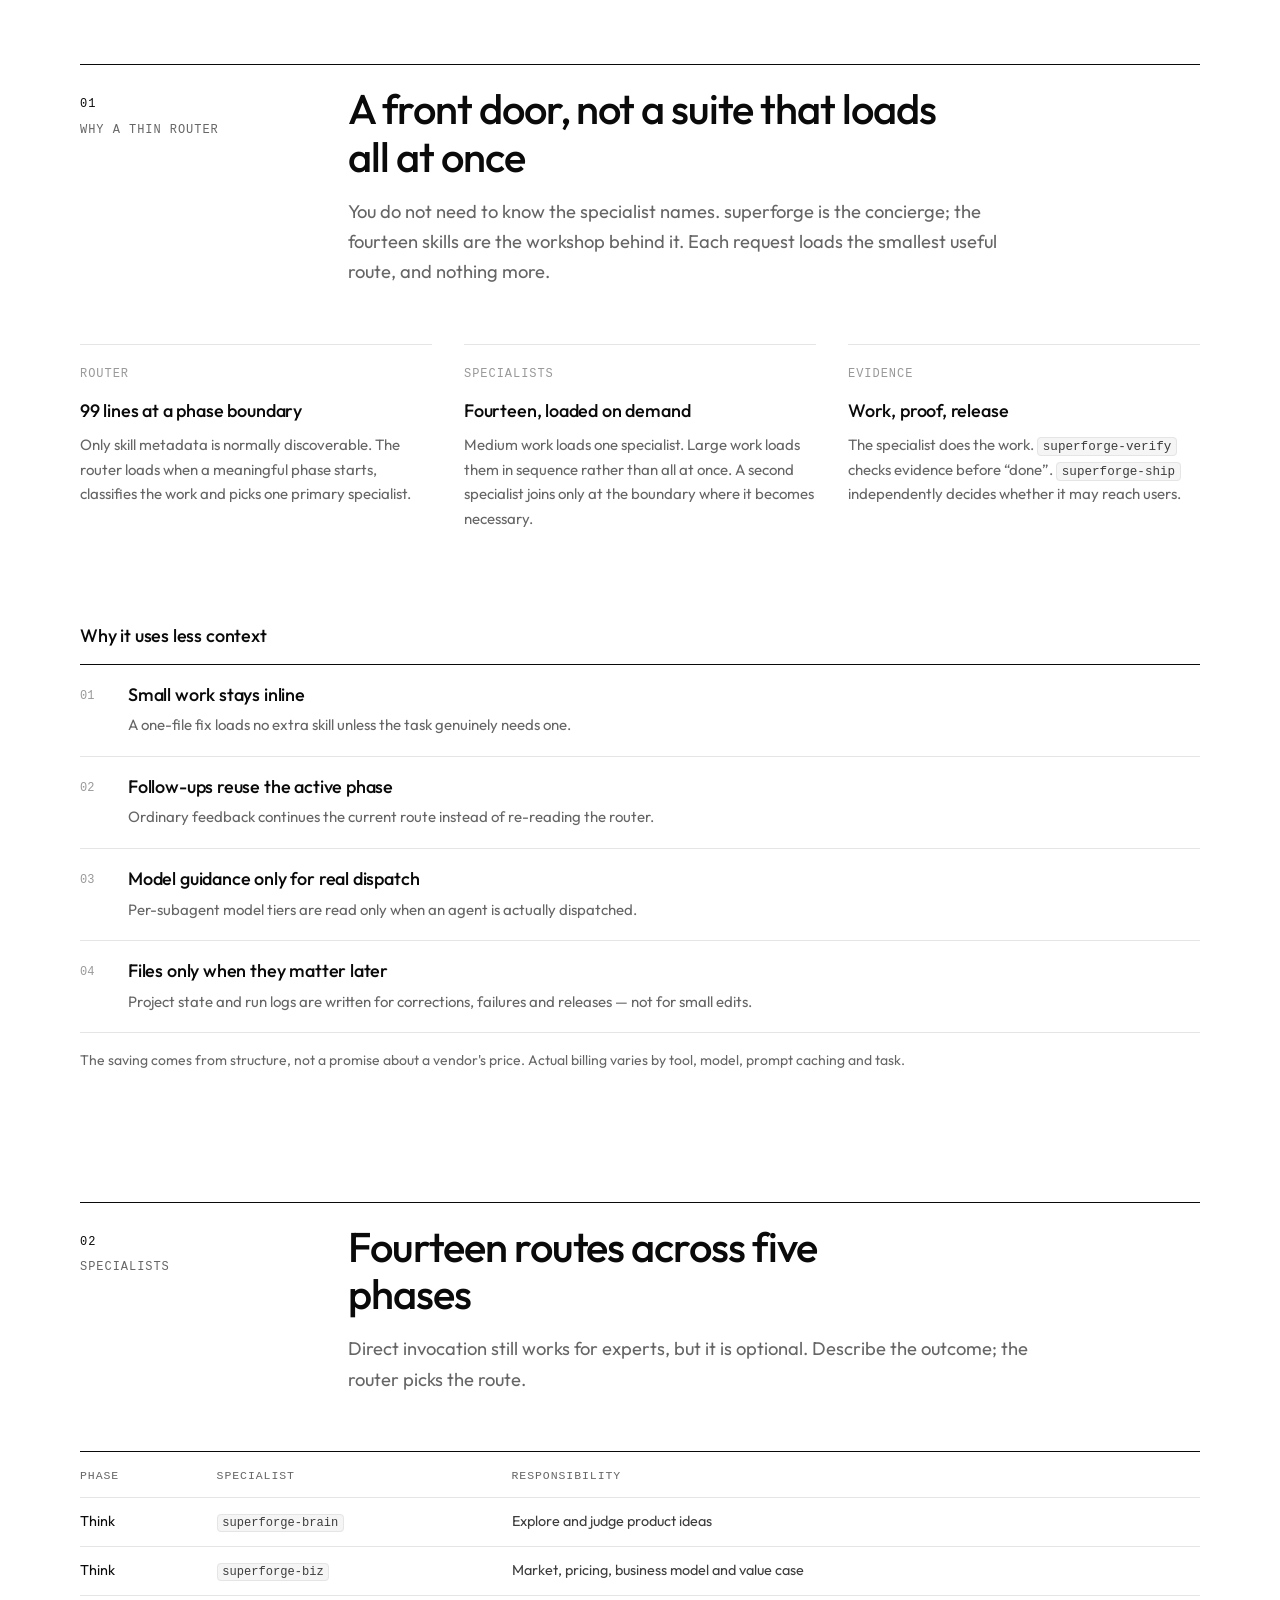
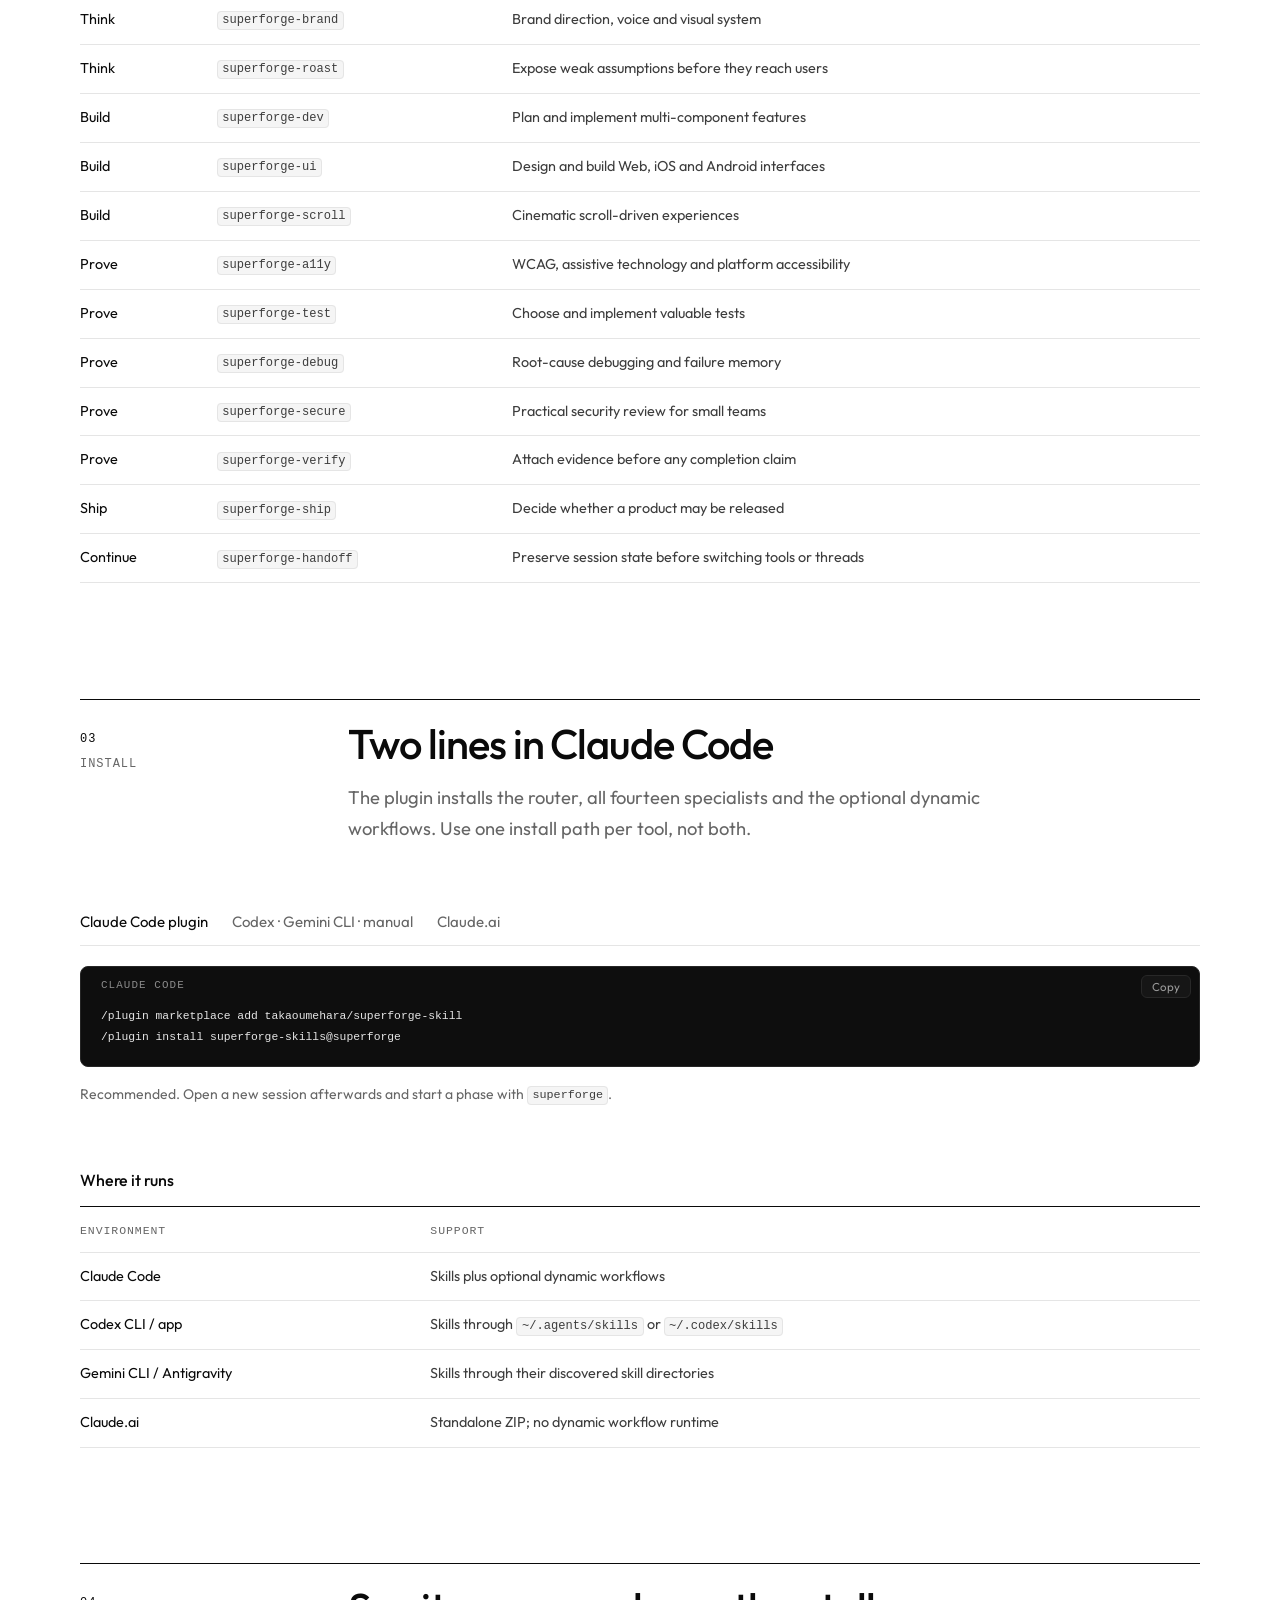
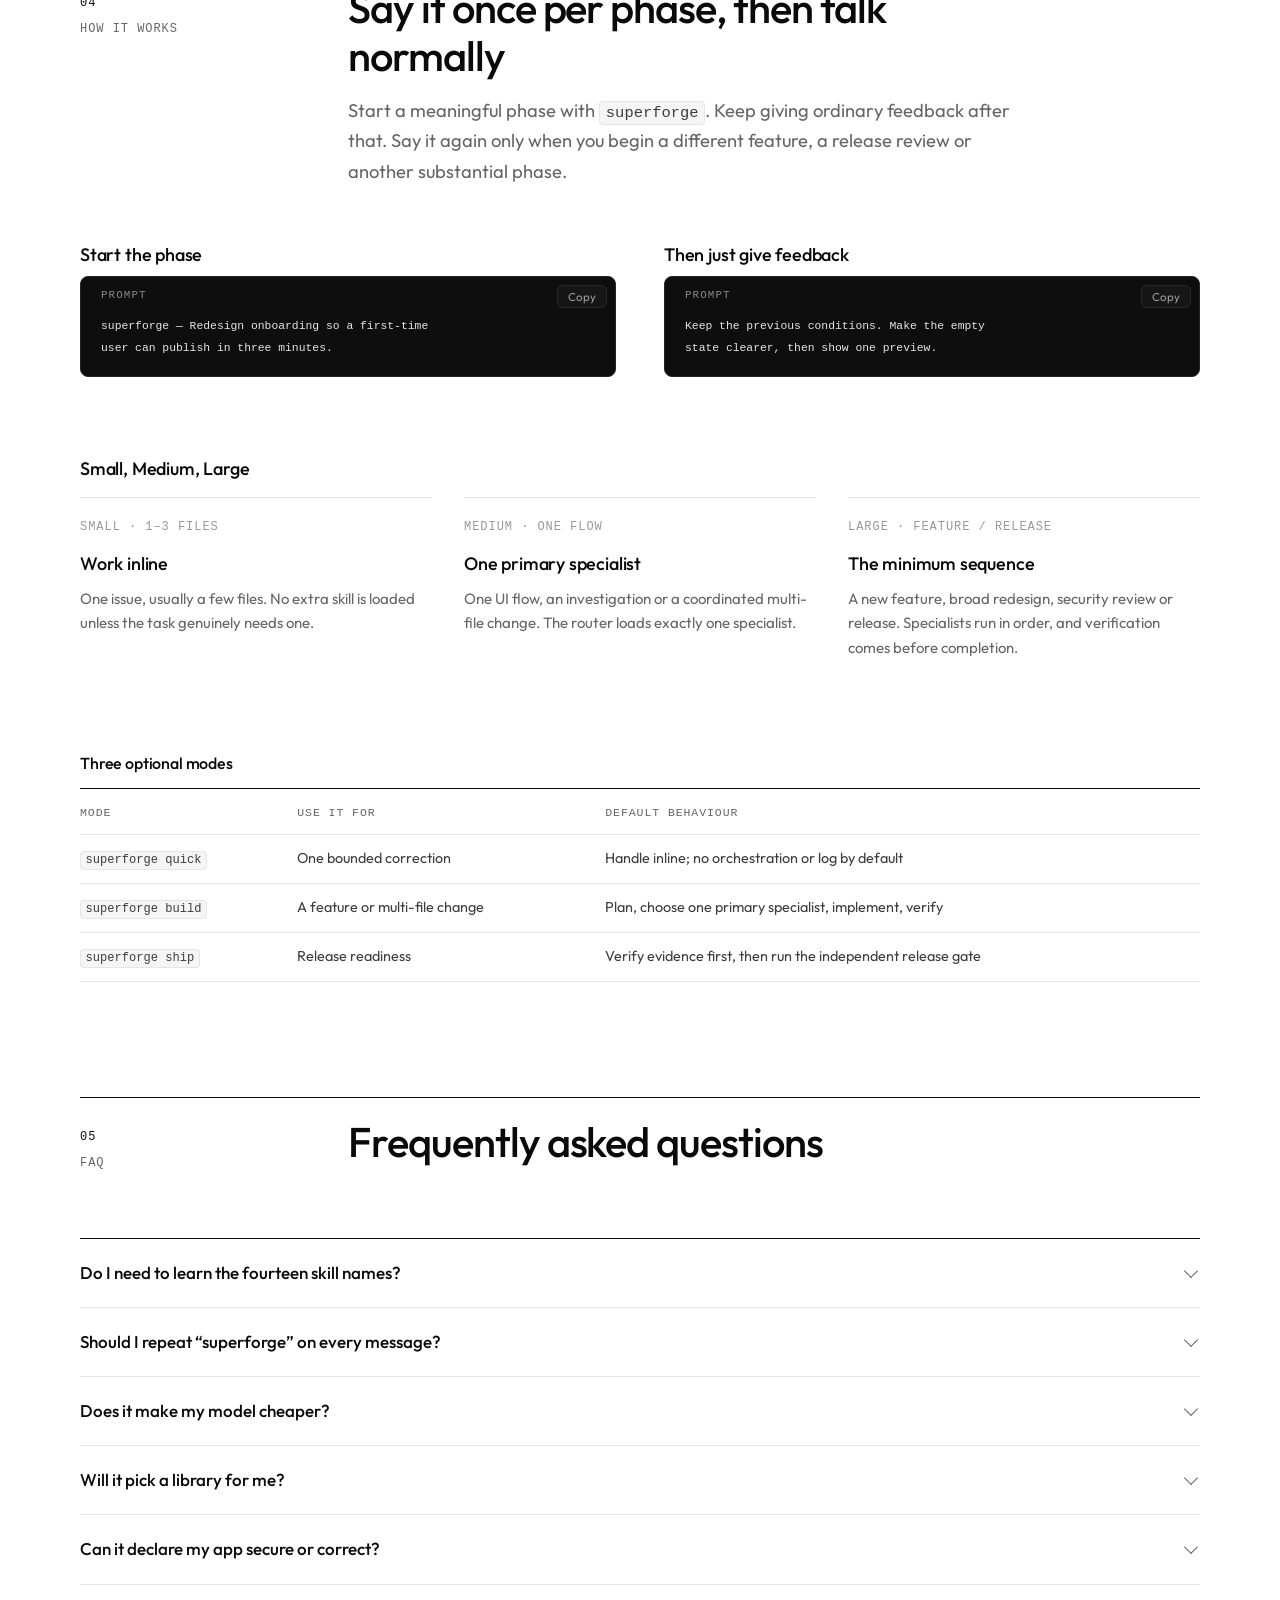
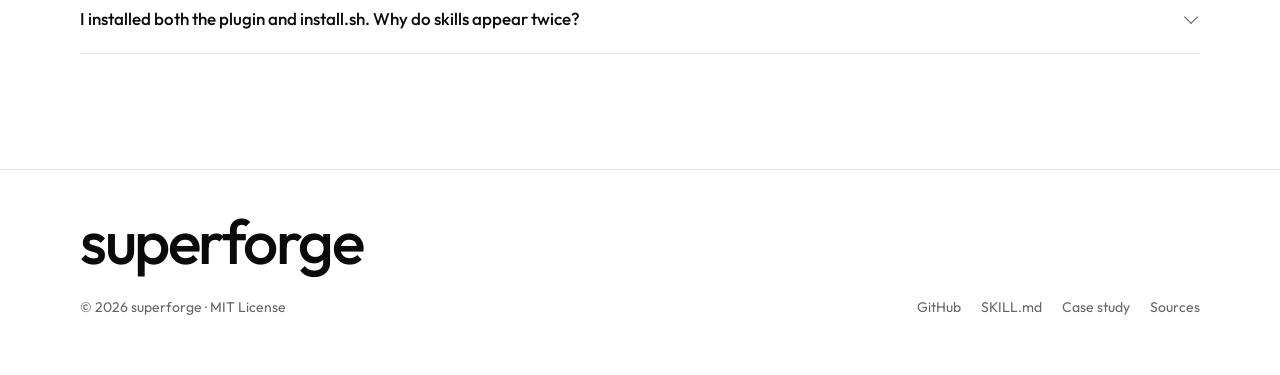
==== commit bdf8c1ab: "site: add a plain-language "New here?" section to the top page Non-engineers landing on the site met" ====
--- a/site/index.html
+++ b/site/index.html
@@ -48,6 +48,7 @@
         <span>superforge</span>
       </a>
       <ul class="nav-links">
+        <li><a href="#start" data-i18n="nav.start">New here?</a></li>
         <li><a href="#what" data-i18n="nav.what">Why a router</a></li>
         <li><a href="#specialists" data-i18n="nav.specialists">Specialists</a></li>
         <li><a href="#install" data-i18n="nav.install">Install</a></li>
@@ -68,6 +69,7 @@
     </div>
   </header>
   <nav class="mobile-menu" id="mobile-menu" aria-label="Sections">
+    <a href="#start" data-i18n="nav.start">New here?</a>
     <a href="#what" data-i18n="nav.what">Why a router</a>
     <a href="#specialists" data-i18n="nav.specialists">Specialists</a>
     <a href="#install" data-i18n="nav.install">Install</a>
@@ -105,6 +107,72 @@
         <figure class="hero-art">
           <img class="diagram" src="assets/img/hero.svg" width="1200" height="420" alt="A request enters a thin router, which sizes it and routes to one specialist out of fourteen arranged in five phases: Think, Build, Prove, Ship and Continue." data-i18n-attr="alt:hero.alt">
         </figure>
+      </div>
+    </section>
+
+    <!-- ================= START HERE (plain-language onboarding) ================= -->
+    <section id="start">
+      <div class="container">
+        <div class="section-head" data-reveal>
+          <p class="sec-label"><span class="sec-num">00</span><span class="eyebrow" data-i18n="start.eyebrow">New here? Start here</span></p>
+          <div>
+            <h2 data-i18n="start.title">Your AI, with a team of specialists behind it</h2>
+            <p class="lead" data-i18n="start.lead">superforge gives Claude fourteen specialists: one for ideas, one for the business side, and others for design, building, checking and launching. You don't write code and you don't learn any names. Say what you want in plain words, and the right specialist picks it up.</p>
+          </div>
+        </div>
+
+        <h3 class="sub-head" data-i18n="start.likeTitle">What it is like</h3>
+        <p class="lead" style="max-width:68ch" data-i18n="start.likeBody">Think of the front desk at a good design-and-build firm. You say "I want to open a small café by the station." The receptionist doesn't send everyone at once. They call the planner first, then the designer, then the builder, then the inspector, each one only when it is their turn. superforge is that front desk.</p>
+
+        <h3 class="sub-head" data-i18n="start.askTitle">What you can ask for</h3>
+        <div class="cols cols-3" data-reveal>
+          <article class="col">
+            <span class="col-k" data-i18n="start.a1k">Ideas</span>
+            <h3 data-i18n="start.a1Title">"What new thing could my café do?"</h3>
+            <p data-i18n="start.a1Body">Tries every combination instead of stopping at the first plausible answer. You get safe, core and far-out options side by side, plus everything it threw away and why.</p>
+          </article>
+          <article class="col">
+            <span class="col-k" data-i18n="start.a2k">Business</span>
+            <h3 data-i18n="start.a2Title">"Would people pay for this?"</h3>
+            <p data-i18n="start.a2Body">Checks whether the market is worth entering, then works out the price, who pays, and how many customers it would take.</p>
+          </article>
+          <article class="col">
+            <span class="col-k" data-i18n="start.a3k">Look and feel</span>
+            <h3 data-i18n="start.a3Title">"I need a name, a logo and a style."</h3>
+            <p data-i18n="start.a3Body">Shapes the brand and the screens so they look intentional, not like a template.</p>
+          </article>
+          <article class="col">
+            <span class="col-k" data-i18n="start.a4k">Build</span>
+            <h3 data-i18n="start.a4Title">"Make a booking page for me."</h3>
+            <p data-i18n="start.a4Body">Plans the work, then builds it step by step in your project.</p>
+          </article>
+          <article class="col">
+            <span class="col-k" data-i18n="start.a5k">Check</span>
+            <h3 data-i18n="start.a5Title">"Does it really work, for everyone?"</h3>
+            <p data-i18n="start.a5Body">Tests it, looks for security holes and accessibility problems, and only says "done" when it has evidence.</p>
+          </article>
+          <article class="col">
+            <span class="col-k" data-i18n="start.a6k">Launch</span>
+            <h3 data-i18n="start.a6Title">"Is it safe to publish?"</h3>
+            <p data-i18n="start.a6Body">Decides separately whether it is ready for real users, and what to watch after launch.</p>
+          </article>
+        </div>
+
+        <h3 class="sub-head" data-i18n="start.stepsTitle">Three steps to start</h3>
+        <ol class="steps" data-reveal>
+          <li data-i18n="start.s1">Open Claude Code: the desktop app, or claude.ai/code in your browser.</li>
+          <li data-i18n="start.s2">Install superforge once. Copy the two lines in the <a href="#install">Install</a> section and paste them in.</li>
+          <li data-i18n="start.s3">Type <code>superforge</code> and what you want, in your own words. For example: <code>superforge I want new ideas for a small café by the station</code></li>
+        </ol>
+
+        <h3 class="sub-head" data-i18n="start.exTitle">What a real idea session looks like</h3>
+        <p class="lead" style="max-width:68ch" data-i18n="start.exBody">We asked for ideas for a small café by a station. It split the café into ten parts (the counter, the menu, the seats, the waiting time, the regulars, the weather and more) and tried eight ways of changing each one: 80 ideas in total. Separate reviewers, who never saw how the ideas were made, scored them. At first none stood out. Then it pushed the best few further and combined ideas from different angles, and five strong ones appeared. One example: the café's record of its regulars becomes a gentle morning check-in that family members living far away pay for. Every discarded idea stayed visible, so you can disagree and pick one back up.</p>
+
+        <h3 class="sub-head" data-i18n="start.needTitle">What you don't need, and what it can't do</h3>
+        <ul class="paths" data-reveal>
+          <li><span class="num">01</span><div><h3 data-i18n="start.n1Title">No coding, no special phrases</h3><p data-i18n="start.n1Body">Plain requests work. You never need to know which specialist is answering.</p></div></li>
+          <li><span class="num">02</span><div><h3 data-i18n="start.n2Title">It still can't talk to your customers</h3><p data-i18n="start.n2Body">Every idea is a well-argued guess until real people react to it. superforge says so in its results, and tells you what to ask them.</p></div></li>
+        </ul>
       </div>
     </section>
 
